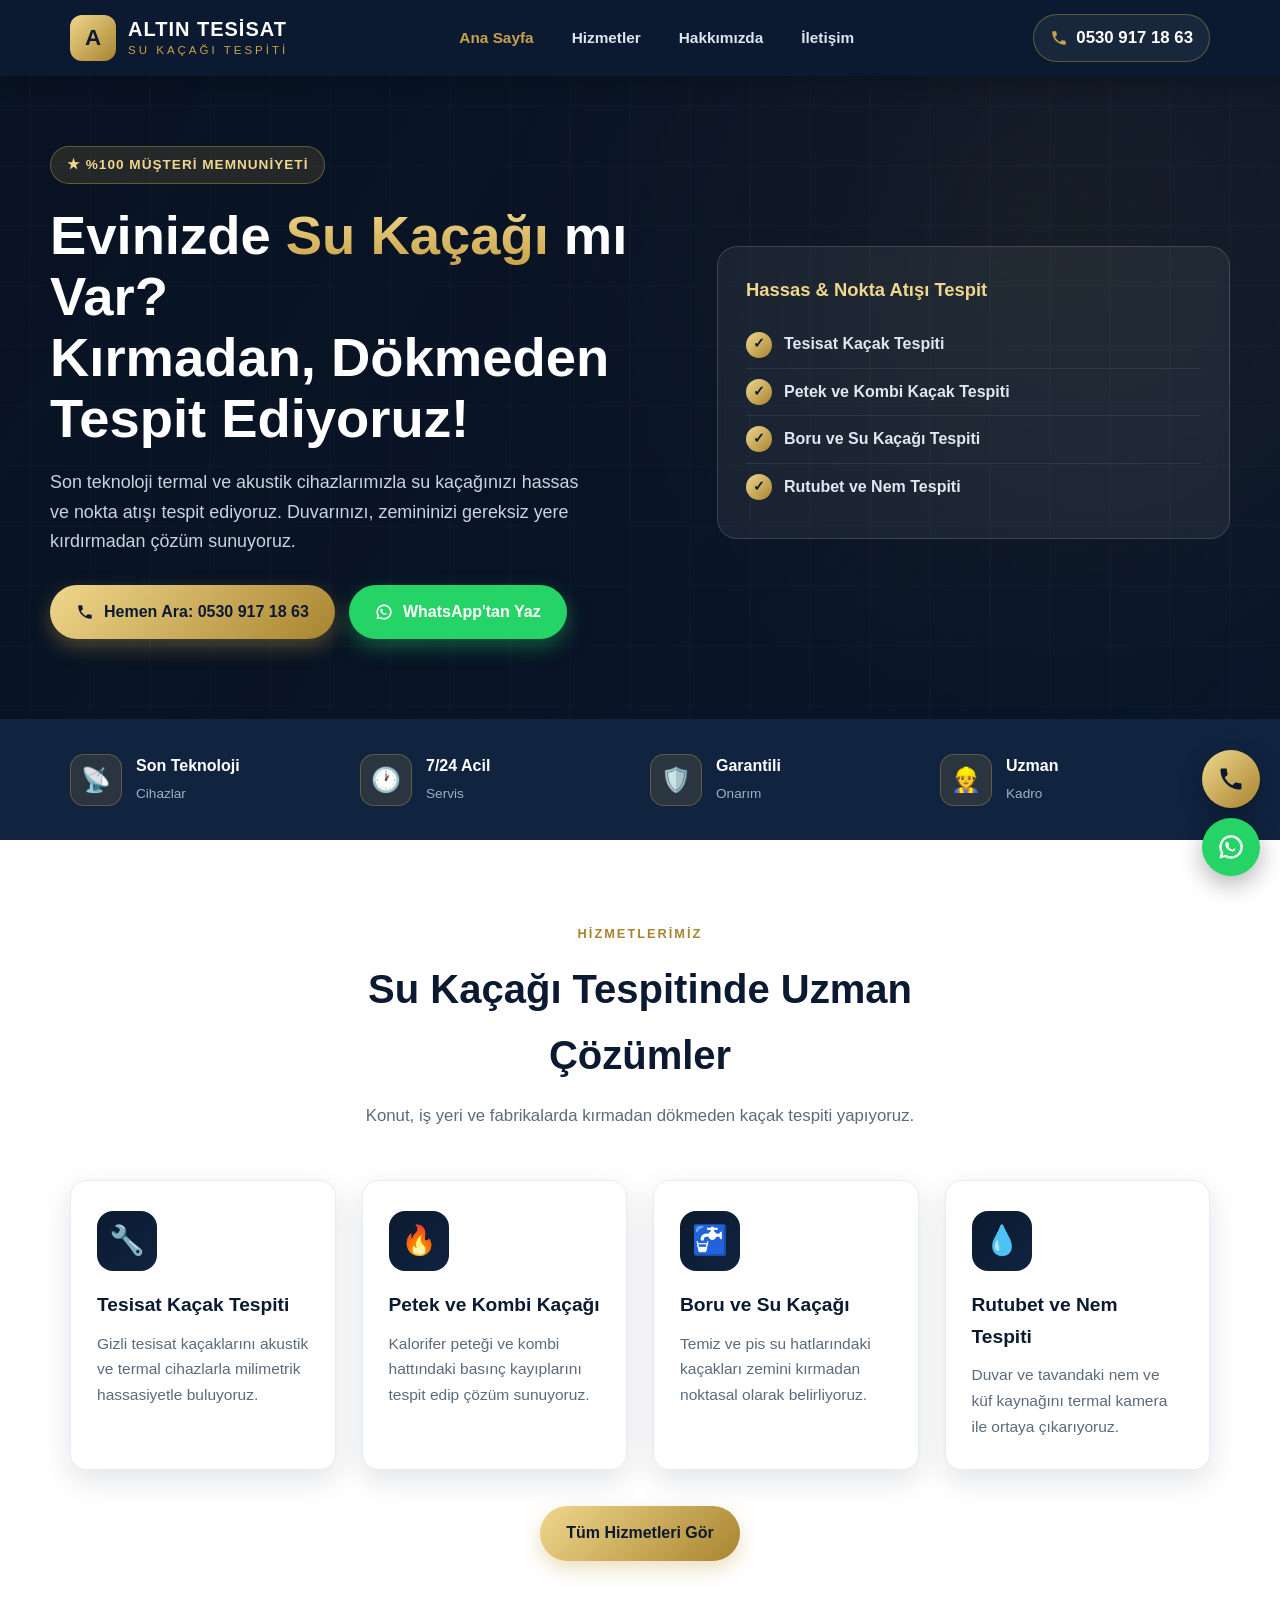
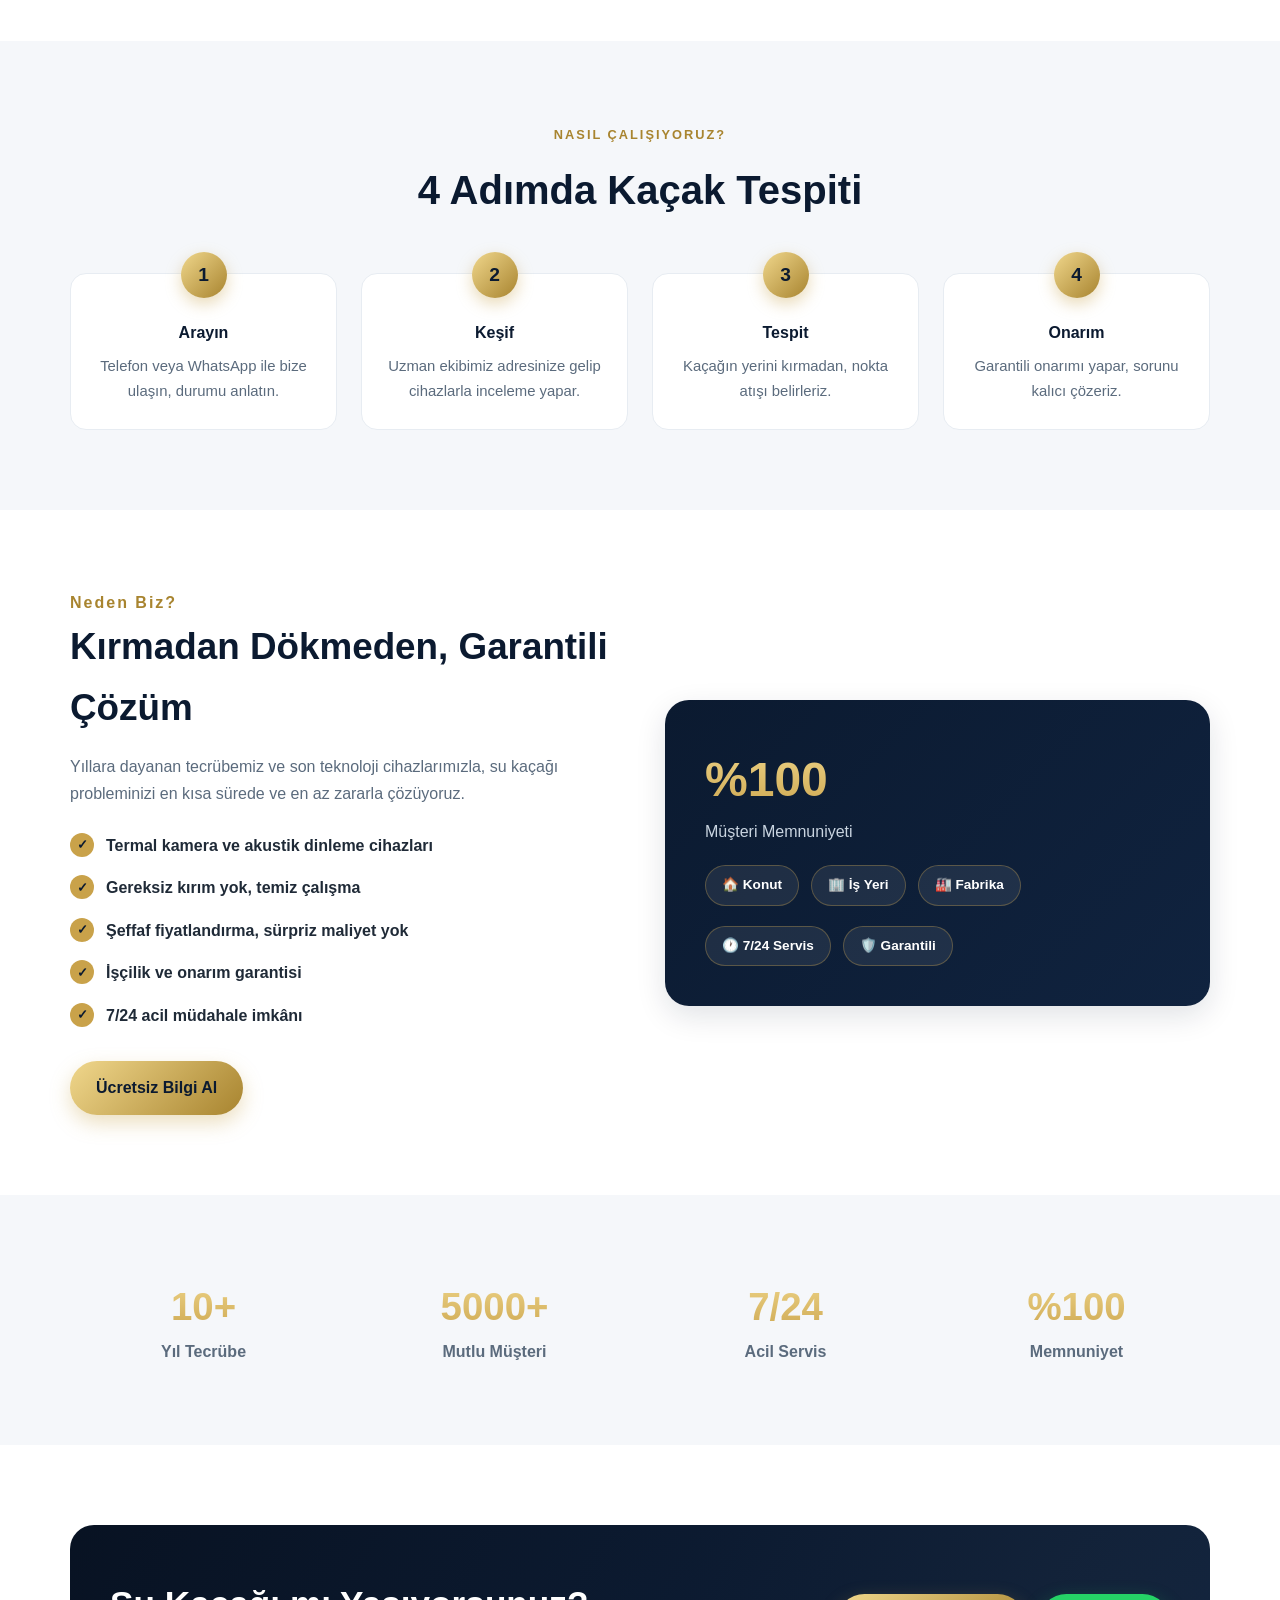
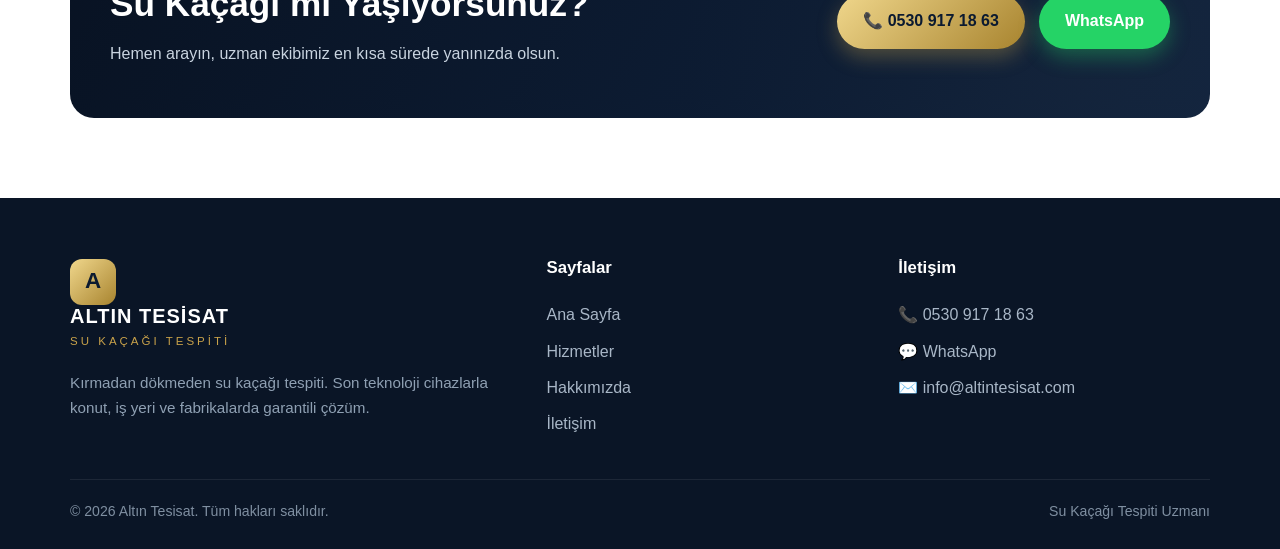
==== index.html @ c6179994 "Telefon numarasi guncellendi: 0530 917 18 63" ====
<!DOCTYPE html>
<html lang="tr">
<head>
  <meta charset="UTF-8" />
  <meta name="viewport" content="width=device-width, initial-scale=1.0" />
  <title>Altın Tesisat | Su Kaçağı Tespiti Uzmanı</title>
  <meta name="description" content="Kırmadan dökmeden su kaçağı tespiti. Son teknoloji cihazlarla tesisat, petek, kombi, boru kaçağı ve rutubet tespiti. 7/24 acil servis. Altın Tesisat." />
  <link rel="stylesheet" href="css/style.css" />
</head>
<body>

  <!-- HEADER -->
  <header class="header">
    <div class="container nav">
      <a href="index.html" class="brand">
        <span class="brand-badge">A</span>
        <span class="brand-name"><b>ALTIN TESİSAT</b><span>SU KAÇAĞI TESPİTİ</span></span>
      </a>
      <nav>
        <ul class="nav-links">
          <li><a href="index.html" class="active">Ana Sayfa</a></li>
          <li><a href="hizmetler.html">Hizmetler</a></li>
          <li><a href="hakkimizda.html">Hakkımızda</a></li>
          <li><a href="iletisim.html">İletişim</a></li>
        </ul>
      </nav>
      <div class="nav-cta">
        <a href="tel:+905309171863" class="nav-phone">
          <svg width="18" height="18" viewBox="0 0 24 24"><path d="M6.6 10.8c1.4 2.8 3.8 5.1 6.6 6.6l2.2-2.2c.3-.3.7-.4 1-.2 1.1.4 2.3.6 3.6.6.6 0 1 .4 1 1V20c0 .6-.4 1-1 1C10.6 21 3 13.4 3 4c0-.6.4-1 1-1h3.5c.6 0 1 .4 1 1 0 1.2.2 2.4.6 3.6.1.4 0 .8-.2 1l-2.3 2.2z"/></svg>
          0530 917 18 63
        </a>
      </div>
      <button class="burger" aria-label="Menü"><span></span><span></span><span></span></button>
    </div>
  </header>

  <!-- HERO -->
  <section class="hero">
    <div class="container hero-inner">
      <div>
        <span class="tagline">★ %100 MÜŞTERİ MEMNUNİYETİ</span>
        <h1>Evinizde <span class="gold-text">Su Kaçağı</span> mı Var?<br>Kırmadan, Dökmeden Tespit Ediyoruz!</h1>
        <p class="lead">Son teknoloji termal ve akustik cihazlarımızla su kaçağınızı hassas ve nokta atışı tespit ediyoruz. Duvarınızı, zemininizi gereksiz yere kırdırmadan çözüm sunuyoruz.</p>
        <div class="hero-actions">
          <a href="tel:+905309171863" class="btn btn-gold">
            <svg width="18" height="18" viewBox="0 0 24 24" fill="currentColor"><path d="M6.6 10.8c1.4 2.8 3.8 5.1 6.6 6.6l2.2-2.2c.3-.3.7-.4 1-.2 1.1.4 2.3.6 3.6.6.6 0 1 .4 1 1V20c0 .6-.4 1-1 1C10.6 21 3 13.4 3 4c0-.6.4-1 1-1h3.5c.6 0 1 .4 1 1 0 1.2.2 2.4.6 3.6.1.4 0 .8-.2 1l-2.3 2.2z"/></svg>
            Hemen Ara: 0530 917 18 63
          </a>
          <a href="https://wa.me/905309171863?text=Merhaba%2C%20su%20ka%C3%A7a%C4%9F%C4%B1%20tespiti%20i%C3%A7in%20bilgi%20almak%20istiyorum." target="_blank" rel="noopener" class="btn btn-wa">
            <svg width="18" height="18" viewBox="0 0 24 24" fill="currentColor"><path d="M12 2a10 10 0 0 0-8.7 15l-1.3 4.8 4.9-1.3A10 10 0 1 0 12 2zm0 18a8 8 0 0 1-4.1-1.1l-.3-.2-2.9.8.8-2.8-.2-.3A8 8 0 1 1 12 20zm4.6-6c-.2-.1-1.5-.7-1.7-.8-.2-.1-.4-.1-.6.1-.2.2-.6.8-.8 1-.1.1-.3.2-.5.1a6.6 6.6 0 0 1-3.2-2.8c-.2-.4.2-.4.6-1.2.1-.1 0-.3 0-.4l-.8-1.9c-.2-.5-.4-.4-.6-.4h-.5c-.2 0-.5.1-.7.3-.7.7-.9 1.7-.6 2.8.5 1.7 1.6 3 3.2 4 .5.3 1.6.9 2.9 1 .5 0 1-.1 1.4-.4.4-.3.8-.9.9-1.3.1-.2.1-.4 0-.5z"/></svg>
            WhatsApp'tan Yaz
          </a>
        </div>
      </div>
      <div class="hero-card">
        <h3>Hassas &amp; Nokta Atışı Tespit</h3>
        <ul>
          <li>Tesisat Kaçak Tespiti</li>
          <li>Petek ve Kombi Kaçak Tespiti</li>
          <li>Boru ve Su Kaçağı Tespiti</li>
          <li>Rutubet ve Nem Tespiti</li>
        </ul>
      </div>
    </div>
  </section>

  <!-- FEATURE BAR -->
  <section class="features">
    <div class="container features-grid">
      <div class="feature"><div class="ico">📡</div><div><b>Son Teknoloji</b><span>Cihazlar</span></div></div>
      <div class="feature"><div class="ico">🕐</div><div><b>7/24 Acil</b><span>Servis</span></div></div>
      <div class="feature"><div class="ico">🛡️</div><div><b>Garantili</b><span>Onarım</span></div></div>
      <div class="feature"><div class="ico">👷</div><div><b>Uzman</b><span>Kadro</span></div></div>
    </div>
  </section>

  <!-- SERVICES -->
  <section class="section" id="hizmetler">
    <div class="container">
      <div class="section-head">
        <span class="eyebrow">Hizmetlerimiz</span>
        <h2>Su Kaçağı Tespitinde Uzman Çözümler</h2>
        <p>Konut, iş yeri ve fabrikalarda kırmadan dökmeden kaçak tespiti yapıyoruz.</p>
      </div>
      <div class="cards">
        <div class="card">
          <div class="ico">🔧</div>
          <h3>Tesisat Kaçak Tespiti</h3>
          <p>Gizli tesisat kaçaklarını akustik ve termal cihazlarla milimetrik hassasiyetle buluyoruz.</p>
        </div>
        <div class="card">
          <div class="ico">🔥</div>
          <h3>Petek ve Kombi Kaçağı</h3>
          <p>Kalorifer peteği ve kombi hattındaki basınç kayıplarını tespit edip çözüm sunuyoruz.</p>
        </div>
        <div class="card">
          <div class="ico">🚰</div>
          <h3>Boru ve Su Kaçağı</h3>
          <p>Temiz ve pis su hatlarındaki kaçakları zemini kırmadan noktasal olarak belirliyoruz.</p>
        </div>
        <div class="card">
          <div class="ico">💧</div>
          <h3>Rutubet ve Nem Tespiti</h3>
          <p>Duvar ve tavandaki nem ve küf kaynağını termal kamera ile ortaya çıkarıyoruz.</p>
        </div>
      </div>
      <div style="text-align:center; margin-top:36px;">
        <a href="hizmetler.html" class="btn btn-gold">Tüm Hizmetleri Gör</a>
      </div>
    </div>
  </section>

  <!-- STEPS -->
  <section class="section alt">
    <div class="container">
      <div class="section-head">
        <span class="eyebrow">Nasıl Çalışıyoruz?</span>
        <h2>4 Adımda Kaçak Tespiti</h2>
      </div>
      <div class="steps">
        <div class="step"><h4>Arayın</h4><p>Telefon veya WhatsApp ile bize ulaşın, durumu anlatın.</p></div>
        <div class="step"><h4>Keşif</h4><p>Uzman ekibimiz adresinize gelip cihazlarla inceleme yapar.</p></div>
        <div class="step"><h4>Tespit</h4><p>Kaçağın yerini kırmadan, nokta atışı belirleriz.</p></div>
        <div class="step"><h4>Onarım</h4><p>Garantili onarımı yapar, sorunu kalıcı çözeriz.</p></div>
      </div>
    </div>
  </section>

  <!-- WHY US -->
  <section class="section">
    <div class="container two-col">
      <div>
        <span class="eyebrow" style="color:var(--gold-dark);font-weight:800;letter-spacing:2px;">Neden Biz?</span>
        <h2>Kırmadan Dökmeden, Garantili Çözüm</h2>
        <p>Yıllara dayanan tecrübemiz ve son teknoloji cihazlarımızla, su kaçağı probleminizi en kısa sürede ve en az zararla çözüyoruz.</p>
        <ul class="checklist">
          <li>Termal kamera ve akustik dinleme cihazları</li>
          <li>Gereksiz kırım yok, temiz çalışma</li>
          <li>Şeffaf fiyatlandırma, sürpriz maliyet yok</li>
          <li>İşçilik ve onarım garantisi</li>
          <li>7/24 acil müdahale imkânı</li>
        </ul>
        <div style="margin-top:24px;">
          <a href="tel:+905309171863" class="btn btn-gold">Ücretsiz Bilgi Al</a>
        </div>
      </div>
      <div class="media-box">
        <div class="big gold-text">%100</div>
        <p style="color:#c9d4e0;">Müşteri Memnuniyeti</p>
        <div class="badge-row">
          <span class="badge">🏠 Konut</span>
          <span class="badge">🏢 İş Yeri</span>
          <span class="badge">🏭 Fabrika</span>
        </div>
        <div class="badge-row">
          <span class="badge">🕐 7/24 Servis</span>
          <span class="badge">🛡️ Garantili</span>
        </div>
      </div>
    </div>
  </section>

  <!-- STATS -->
  <section class="section alt">
    <div class="container stats">
      <div class="stat"><b class="gold-text">10+</b><span>Yıl Tecrübe</span></div>
      <div class="stat"><b class="gold-text">5000+</b><span>Mutlu Müşteri</span></div>
      <div class="stat"><b class="gold-text">7/24</b><span>Acil Servis</span></div>
      <div class="stat"><b class="gold-text">%100</b><span>Memnuniyet</span></div>
    </div>
  </section>

  <!-- CTA -->
  <section class="section">
    <div class="container">
      <div class="cta-band">
        <div>
          <h2>Su Kaçağı mı Yaşıyorsunuz?</h2>
          <p>Hemen arayın, uzman ekibimiz en kısa sürede yanınızda olsun.</p>
        </div>
        <div class="actions">
          <a href="tel:+905309171863" class="btn btn-gold">📞 0530 917 18 63</a>
          <a href="https://wa.me/905309171863" target="_blank" rel="noopener" class="btn btn-wa">WhatsApp</a>
        </div>
      </div>
    </div>
  </section>

  <!-- FOOTER -->
  <footer class="footer">
    <div class="container">
      <div class="footer-grid">
        <div>
          <a href="index.html" class="brand">
            <span class="brand-badge">A</span>
            <span class="brand-name"><b>ALTIN TESİSAT</b><span>SU KAÇAĞI TESPİTİ</span></span>
          </a>
          <p class="desc">Kırmadan dökmeden su kaçağı tespiti. Son teknoloji cihazlarla konut, iş yeri ve fabrikalarda garantili çözüm.</p>
        </div>
        <div>
          <h4>Sayfalar</h4>
          <a href="index.html">Ana Sayfa</a>
          <a href="hizmetler.html">Hizmetler</a>
          <a href="hakkimizda.html">Hakkımızda</a>
          <a href="iletisim.html">İletişim</a>
        </div>
        <div>
          <h4>İletişim</h4>
          <a href="tel:+905309171863">📞 0530 917 18 63</a>
          <a href="https://wa.me/905309171863" target="_blank" rel="noopener">💬 WhatsApp</a>
          <a href="mailto:info@altintesisat.com">✉️ info@altintesisat.com</a>
        </div>
      </div>
      <div class="footer-bottom">
        <span>© 2026 Altın Tesisat. Tüm hakları saklıdır.</span>
        <span>Su Kaçağı Tespiti Uzmanı</span>
      </div>
    </div>
  </footer>

  <!-- FLOATING BUTTONS -->
  <div class="fab fab-call"><a href="tel:+905309171863" aria-label="Ara"><svg viewBox="0 0 24 24" fill="currentColor"><path d="M6.6 10.8c1.4 2.8 3.8 5.1 6.6 6.6l2.2-2.2c.3-.3.7-.4 1-.2 1.1.4 2.3.6 3.6.6.6 0 1 .4 1 1V20c0 .6-.4 1-1 1C10.6 21 3 13.4 3 4c0-.6.4-1 1-1h3.5c.6 0 1 .4 1 1 0 1.2.2 2.4.6 3.6.1.4 0 .8-.2 1l-2.3 2.2z"/></svg></a></div>
  <div class="fab fab-wa"><a href="https://wa.me/905309171863" target="_blank" rel="noopener" class="pulse" aria-label="WhatsApp"><svg viewBox="0 0 24 24" fill="currentColor"><path d="M12 2a10 10 0 0 0-8.7 15l-1.3 4.8 4.9-1.3A10 10 0 1 0 12 2zm0 18a8 8 0 0 1-4.1-1.1l-.3-.2-2.9.8.8-2.8-.2-.3A8 8 0 1 1 12 20zm4.6-6c-.2-.1-1.5-.7-1.7-.8-.2-.1-.4-.1-.6.1-.2.2-.6.8-.8 1-.1.1-.3.2-.5.1a6.6 6.6 0 0 1-3.2-2.8c-.2-.4.2-.4.6-1.2.1-.1 0-.3 0-.4l-.8-1.9c-.2-.5-.4-.4-.6-.4h-.5c-.2 0-.5.1-.7.3-.7.7-.9 1.7-.6 2.8.5 1.7 1.6 3 3.2 4 .5.3 1.6.9 2.9 1 .5 0 1-.1 1.4-.4.4-.3.8-.9.9-1.3.1-.2.1-.4 0-.5z"/></svg></a></div>

  <script src="js/main.js"></script>
</body>
</html>
---- css/style.css ----
/* ===== Altın Tesisat - Ortak Stiller ===== */
:root {
  --navy: #0b1a30;
  --navy-2: #10233f;
  --navy-3: #0a1526;
  --gold: #c9a24a;
  --gold-light: #f0d78c;
  --gold-dark: #a8842f;
  --text: #1f2a37;
  --muted: #5b6b7d;
  --white: #ffffff;
  --bg-soft: #f5f7fa;
  --wa: #25d366;
  --shadow: 0 10px 30px rgba(11, 26, 48, 0.12);
  --radius: 16px;
  --maxw: 1180px;
}

* { margin: 0; padding: 0; box-sizing: border-box; }

html { scroll-behavior: smooth; }

body {
  font-family: "Segoe UI", "Helvetica Neue", Arial, sans-serif;
  color: var(--text);
  line-height: 1.65;
  background: var(--white);
  -webkit-font-smoothing: antialiased;
}

a { text-decoration: none; color: inherit; }
img { max-width: 100%; display: block; }

.container {
  width: 100%;
  max-width: var(--maxw);
  margin: 0 auto;
  padding: 0 20px;
}

.gold-text {
  background: linear-gradient(180deg, var(--gold-light), var(--gold));
  -webkit-background-clip: text;
  background-clip: text;
  -webkit-text-fill-color: transparent;
}

/* ===== Butonlar ===== */
.btn {
  display: inline-flex;
  align-items: center;
  gap: 10px;
  padding: 14px 26px;
  border-radius: 50px;
  font-weight: 700;
  font-size: 1rem;
  cursor: pointer;
  border: none;
  transition: transform .18s ease, box-shadow .18s ease, background .18s ease;
}
.btn:hover { transform: translateY(-2px); }

.btn-gold {
  background: linear-gradient(135deg, var(--gold-light), var(--gold-dark));
  color: var(--navy);
  box-shadow: 0 8px 20px rgba(201, 162, 74, .35);
}
.btn-wa {
  background: var(--wa);
  color: #fff;
  box-shadow: 0 8px 20px rgba(37, 211, 102, .35);
}
.btn-outline {
  background: transparent;
  color: #fff;
  border: 2px solid rgba(255,255,255,.55);
}
.btn-outline:hover { background: rgba(255,255,255,.12); }

/* ===== Header / Navbar ===== */
.header {
  position: sticky;
  top: 0;
  z-index: 100;
  background: var(--navy);
  box-shadow: 0 4px 20px rgba(0,0,0,.25);
}
.nav {
  display: flex;
  align-items: center;
  justify-content: space-between;
  height: 76px;
}
.brand { display: flex; align-items: center; gap: 12px; }
.brand-badge {
  width: 46px; height: 46px;
  border-radius: 12px;
  display: grid; place-items: center;
  background: linear-gradient(135deg, var(--gold-light), var(--gold-dark));
  color: var(--navy);
  font-weight: 900;
  font-size: 1.4rem;
}
.brand-name { color: #fff; line-height: 1.1; }
.brand-name b { font-size: 1.25rem; letter-spacing: 1px; display: block; }
.brand-name span { font-size: .72rem; letter-spacing: 3px; color: var(--gold); }

.nav-links {
  display: flex;
  align-items: center;
  gap: 6px;
  list-style: none;
}
.nav-links a {
  color: #dce4ee;
  padding: 10px 16px;
  border-radius: 10px;
  font-weight: 600;
  font-size: .96rem;
  transition: background .15s, color .15s;
}
.nav-links a:hover { background: rgba(255,255,255,.08); color: #fff; }
.nav-links a.active { color: var(--gold); }
.nav-cta { margin-left: 8px; }
.nav-phone {
  display: flex; align-items: center; gap: 8px;
  color: #fff; font-weight: 800; font-size: 1.05rem;
  background: rgba(255,255,255,.06);
  padding: 9px 16px; border-radius: 50px;
  border: 1px solid rgba(201,162,74,.4);
}
.nav-phone svg { fill: var(--gold); }

.burger {
  display: none;
  flex-direction: column;
  gap: 5px;
  background: none; border: none; cursor: pointer;
  padding: 8px;
}
.burger span {
  width: 26px; height: 3px; border-radius: 3px;
  background: var(--gold);
  transition: .3s;
}

/* ===== Hero ===== */
.hero {
  position: relative;
  background:
    linear-gradient(120deg, rgba(8,18,34,.94) 0%, rgba(8,18,34,.78) 55%, rgba(8,18,34,.55) 100%),
    radial-gradient(circle at 80% 20%, rgba(201,162,74,.25), transparent 45%),
    var(--navy);
  color: #fff;
  overflow: hidden;
}
.hero::after {
  content: "";
  position: absolute; inset: 0;
  background: url("data:image/svg+xml,%3Csvg xmlns='http://www.w3.org/2000/svg' width='60' height='60'%3E%3Cpath d='M0 0h60v60H0z' fill='none'/%3E%3Cpath d='M30 0v60M0 30h60' stroke='%23ffffff' stroke-opacity='.03' stroke-width='1'/%3E%3C/svg%3E");
  pointer-events: none;
}
.hero-inner {
  position: relative;
  display: grid;
  grid-template-columns: 1.1fr .9fr;
  gap: 40px;
  align-items: center;
  padding: 70px 0 80px;
}
.hero h1 {
  font-size: clamp(2rem, 4.5vw, 3.4rem);
  line-height: 1.12;
  font-weight: 900;
  margin-bottom: 18px;
}
.hero .tagline {
  display: inline-block;
  background: rgba(201,162,74,.15);
  border: 1px solid rgba(201,162,74,.4);
  color: var(--gold-light);
  padding: 7px 16px; border-radius: 50px;
  font-weight: 700; font-size: .85rem; letter-spacing: 1px;
  margin-bottom: 22px;
}
.hero p.lead { font-size: 1.12rem; color: #c9d4e0; margin-bottom: 28px; max-width: 540px; }
.hero-actions { display: flex; flex-wrap: wrap; gap: 14px; }

.hero-card {
  background: rgba(255,255,255,.06);
  border: 1px solid rgba(255,255,255,.14);
  border-radius: 20px;
  padding: 28px;
  backdrop-filter: blur(6px);
}
.hero-card h3 { color: var(--gold-light); margin-bottom: 16px; font-size: 1.15rem; }
.hero-card ul { list-style: none; }
.hero-card li {
  display: flex; align-items: center; gap: 12px;
  padding: 10px 0;
  border-bottom: 1px solid rgba(255,255,255,.08);
  color: #dfe7f0; font-weight: 600;
}
.hero-card li:last-child { border-bottom: none; }
.hero-card li::before {
  content: "✓";
  width: 26px; height: 26px; flex: 0 0 26px;
  display: grid; place-items: center;
  background: linear-gradient(135deg, var(--gold-light), var(--gold-dark));
  color: var(--navy); border-radius: 50%;
  font-weight: 900; font-size: .85rem;
}

/* ===== Feature bar ===== */
.features {
  background: var(--navy-2);
  padding: 34px 0;
}
.features-grid {
  display: grid;
  grid-template-columns: repeat(4, 1fr);
  gap: 20px;
}
.feature {
  display: flex; align-items: center; gap: 14px;
  color: #fff;
}
.feature .ico {
  width: 52px; height: 52px; flex: 0 0 52px;
  border-radius: 14px;
  display: grid; place-items: center;
  background: rgba(201,162,74,.14);
  border: 1px solid rgba(201,162,74,.35);
  font-size: 1.5rem;
}
.feature b { display: block; font-size: 1rem; }
.feature span { font-size: .85rem; color: #9fb0c3; }

/* ===== Section base ===== */
.section { padding: 80px 0; }
.section.alt { background: var(--bg-soft); }
.section-head { text-align: center; max-width: 700px; margin: 0 auto 50px; }
.section-head .eyebrow {
  color: var(--gold-dark); font-weight: 800; letter-spacing: 2px;
  text-transform: uppercase; font-size: .8rem;
}
.section-head h2 {
  font-size: clamp(1.7rem, 3.5vw, 2.5rem);
  color: var(--navy); margin: 10px 0 14px; font-weight: 900;
}
.section-head p { color: var(--muted); font-size: 1.05rem; }

/* ===== Service cards ===== */
.cards {
  display: grid;
  grid-template-columns: repeat(auto-fit, minmax(260px, 1fr));
  gap: 26px;
}
.card {
  background: #fff;
  border: 1px solid #e7ecf2;
  border-radius: var(--radius);
  padding: 30px 26px;
  box-shadow: var(--shadow);
  transition: transform .2s, box-shadow .2s, border-color .2s;
}
.card:hover {
  transform: translateY(-6px);
  box-shadow: 0 18px 40px rgba(11,26,48,.16);
  border-color: var(--gold);
}
.card .ico {
  width: 60px; height: 60px;
  border-radius: 16px;
  display: grid; place-items: center;
  font-size: 1.8rem;
  background: linear-gradient(135deg, var(--navy), var(--navy-2));
  color: var(--gold-light);
  margin-bottom: 18px;
}
.card h3 { color: var(--navy); font-size: 1.2rem; margin-bottom: 10px; }
.card p { color: var(--muted); font-size: .97rem; }

/* ===== Steps ===== */
.steps {
  display: grid;
  grid-template-columns: repeat(auto-fit, minmax(230px, 1fr));
  gap: 24px;
  counter-reset: step;
}
.step {
  position: relative;
  background: #fff; border: 1px solid #e7ecf2;
  border-radius: var(--radius); padding: 34px 24px 26px;
  text-align: center;
}
.step::before {
  counter-increment: step;
  content: counter(step);
  position: absolute; top: -22px; left: 50%; transform: translateX(-50%);
  width: 46px; height: 46px;
  display: grid; place-items: center;
  border-radius: 50%;
  background: linear-gradient(135deg, var(--gold-light), var(--gold-dark));
  color: var(--navy); font-weight: 900; font-size: 1.2rem;
  box-shadow: 0 6px 16px rgba(201,162,74,.4);
}
.step h4 { color: var(--navy); margin: 12px 0 8px; }
.step p { color: var(--muted); font-size: .93rem; }

/* ===== CTA band ===== */
.cta-band {
  background:
    linear-gradient(120deg, rgba(8,18,34,.96), rgba(16,35,63,.9)),
    radial-gradient(circle at 90% 50%, rgba(201,162,74,.3), transparent 40%),
    var(--navy);
  color: #fff;
  border-radius: 24px;
  padding: 50px 40px;
  display: flex; align-items: center; justify-content: space-between;
  gap: 30px; flex-wrap: wrap;
}
.cta-band h2 { font-size: clamp(1.5rem, 3vw, 2.2rem); font-weight: 900; }
.cta-band p { color: #c9d4e0; margin-top: 8px; }
.cta-band .actions { display: flex; gap: 14px; flex-wrap: wrap; }

/* ===== Stats ===== */
.stats {
  display: grid; grid-template-columns: repeat(4, 1fr); gap: 24px;
  text-align: center;
}
.stat b { font-size: 2.4rem; font-weight: 900; color: var(--navy); display: block; }
.stat .gold-text { -webkit-text-fill-color: transparent; }
.stat span { color: var(--muted); font-weight: 600; }

/* ===== Two column / about ===== */
.two-col {
  display: grid; grid-template-columns: 1fr 1fr; gap: 50px; align-items: center;
}
.two-col h2 { font-size: clamp(1.6rem, 3vw, 2.3rem); color: var(--navy); font-weight: 900; margin-bottom: 16px; }
.two-col p { color: var(--muted); margin-bottom: 14px; }
.checklist { list-style: none; margin-top: 18px; }
.checklist li {
  display: flex; align-items: flex-start; gap: 12px;
  padding: 8px 0; font-weight: 600; color: var(--text);
}
.checklist li::before {
  content: "✓"; flex: 0 0 24px;
  width: 24px; height: 24px; display: grid; place-items: center;
  background: var(--gold); color: var(--navy); border-radius: 50%;
  font-weight: 900; font-size: .8rem;
}
.media-box {
  background: linear-gradient(135deg, var(--navy), var(--navy-2));
  border-radius: 24px; padding: 40px; color: #fff;
  box-shadow: var(--shadow);
}
.media-box .big { font-size: 3rem; font-weight: 900; }
.media-box .badge-row { display: flex; gap: 12px; flex-wrap: wrap; margin-top: 20px; }
.media-box .badge {
  background: rgba(255,255,255,.08); border: 1px solid rgba(201,162,74,.35);
  padding: 8px 16px; border-radius: 50px; font-weight: 700; font-size: .85rem;
}

/* ===== Contact ===== */
.contact-grid { display: grid; grid-template-columns: 1fr 1fr; gap: 40px; }
.info-card {
  display: flex; gap: 16px; align-items: flex-start;
  background: #fff; border: 1px solid #e7ecf2; border-radius: var(--radius);
  padding: 22px; margin-bottom: 16px; box-shadow: var(--shadow);
}
.info-card .ico {
  width: 50px; height: 50px; flex: 0 0 50px; border-radius: 14px;
  display: grid; place-items: center; font-size: 1.4rem;
  background: linear-gradient(135deg, var(--navy), var(--navy-2)); color: var(--gold-light);
}
.info-card b { color: var(--navy); display: block; }
.info-card a, .info-card span { color: var(--muted); }
.info-card a:hover { color: var(--gold-dark); }

form.contact-form { background:#fff; border:1px solid #e7ecf2; border-radius: var(--radius); padding: 30px; box-shadow: var(--shadow); }
form.contact-form label { display:block; font-weight:700; color: var(--navy); margin-bottom:6px; font-size:.9rem; }
form.contact-form input, form.contact-form textarea {
  width:100%; padding:12px 14px; border:1px solid #d9e0e8; border-radius:10px;
  margin-bottom:16px; font-family:inherit; font-size:.97rem;
}
form.contact-form input:focus, form.contact-form textarea:focus { outline:2px solid var(--gold); border-color: var(--gold); }

/* ===== Page hero (subpages) ===== */
.page-hero {
  background:
    linear-gradient(120deg, rgba(8,18,34,.95), rgba(16,35,63,.85)),
    radial-gradient(circle at 85% 30%, rgba(201,162,74,.25), transparent 45%),
    var(--navy);
  color:#fff; padding: 64px 0; text-align:center;
}
.page-hero h1 { font-size: clamp(2rem, 4vw, 3rem); font-weight:900; }
.page-hero p { color:#c9d4e0; margin-top:12px; font-size:1.1rem; }
.breadcrumb { margin-top:16px; color: var(--gold-light); font-weight:600; font-size:.9rem; }
.breadcrumb a { opacity:.85; }
.breadcrumb a:hover { opacity:1; }

/* ===== Footer ===== */
.footer {
  background: var(--navy-3); color: #c2cddb; padding: 56px 0 26px;
}
.footer-grid { display:grid; grid-template-columns: 1.4fr 1fr 1fr; gap:40px; margin-bottom:36px; }
.footer h4 { color:#fff; margin-bottom:16px; font-size:1.05rem; }
.footer a { color:#a9b7c7; display:block; padding:5px 0; }
.footer a:hover { color: var(--gold); }
.footer .desc { color:#8fa0b3; font-size:.95rem; margin-top:12px; }
.footer-bottom {
  border-top:1px solid rgba(255,255,255,.08); padding-top:20px;
  display:flex; justify-content:space-between; gap:12px; flex-wrap:wrap;
  color:#7f8fa1; font-size:.88rem;
}

/* ===== Floating action buttons ===== */
.fab { position: fixed; right: 20px; z-index: 200; display:flex; align-items:center; }
.fab-wa { bottom: 24px; }
.fab-call { bottom: 92px; }
.fab a {
  display:flex; align-items:center; justify-content:center;
  width: 58px; height: 58px; border-radius: 50%;
  color:#fff; box-shadow: 0 8px 24px rgba(0,0,0,.3);
  transition: transform .18s;
}
.fab a:hover { transform: scale(1.08); }
.fab-wa a { background: var(--wa); }
.fab-call a { background: linear-gradient(135deg, var(--gold-light), var(--gold-dark)); color: var(--navy); }
.fab svg { width: 28px; height: 28px; }
.fab .pulse { animation: pulse 2s infinite; }
@keyframes pulse {
  0% { box-shadow: 0 0 0 0 rgba(37,211,102,.5); }
  70% { box-shadow: 0 0 0 16px rgba(37,211,102,0); }
  100% { box-shadow: 0 0 0 0 rgba(37,211,102,0); }
}

/* ===== Responsive ===== */
@media (max-width: 900px) {
  .hero-inner { grid-template-columns: 1fr; padding: 50px 0 60px; }
  .hero-card { order: 2; }
  .features-grid { grid-template-columns: repeat(2, 1fr); gap: 24px; }
  .two-col { grid-template-columns: 1fr; }
  .contact-grid { grid-template-columns: 1fr; }
  .stats { grid-template-columns: repeat(2, 1fr); }
  .footer-grid { grid-template-columns: 1fr; gap: 28px; }

  .burger { display: flex; }
  .nav-links {
    position: absolute; top: 76px; left: 0; right: 0;
    flex-direction: column; align-items: stretch;
    background: var(--navy); padding: 12px 20px 20px; gap: 4px;
    box-shadow: 0 20px 30px rgba(0,0,0,.3);
    transform: translateY(-140%);
    transition: transform .3s ease;
  }
  .nav-links.open { transform: translateY(0); }
  .nav-links a { padding: 14px 16px; }
  .nav-cta { display: none; }
}
@media (max-width: 520px) {
  .features-grid { grid-template-columns: 1fr; }
  .stats { grid-template-columns: 1fr 1fr; }
  .cta-band { padding: 36px 24px; }
}
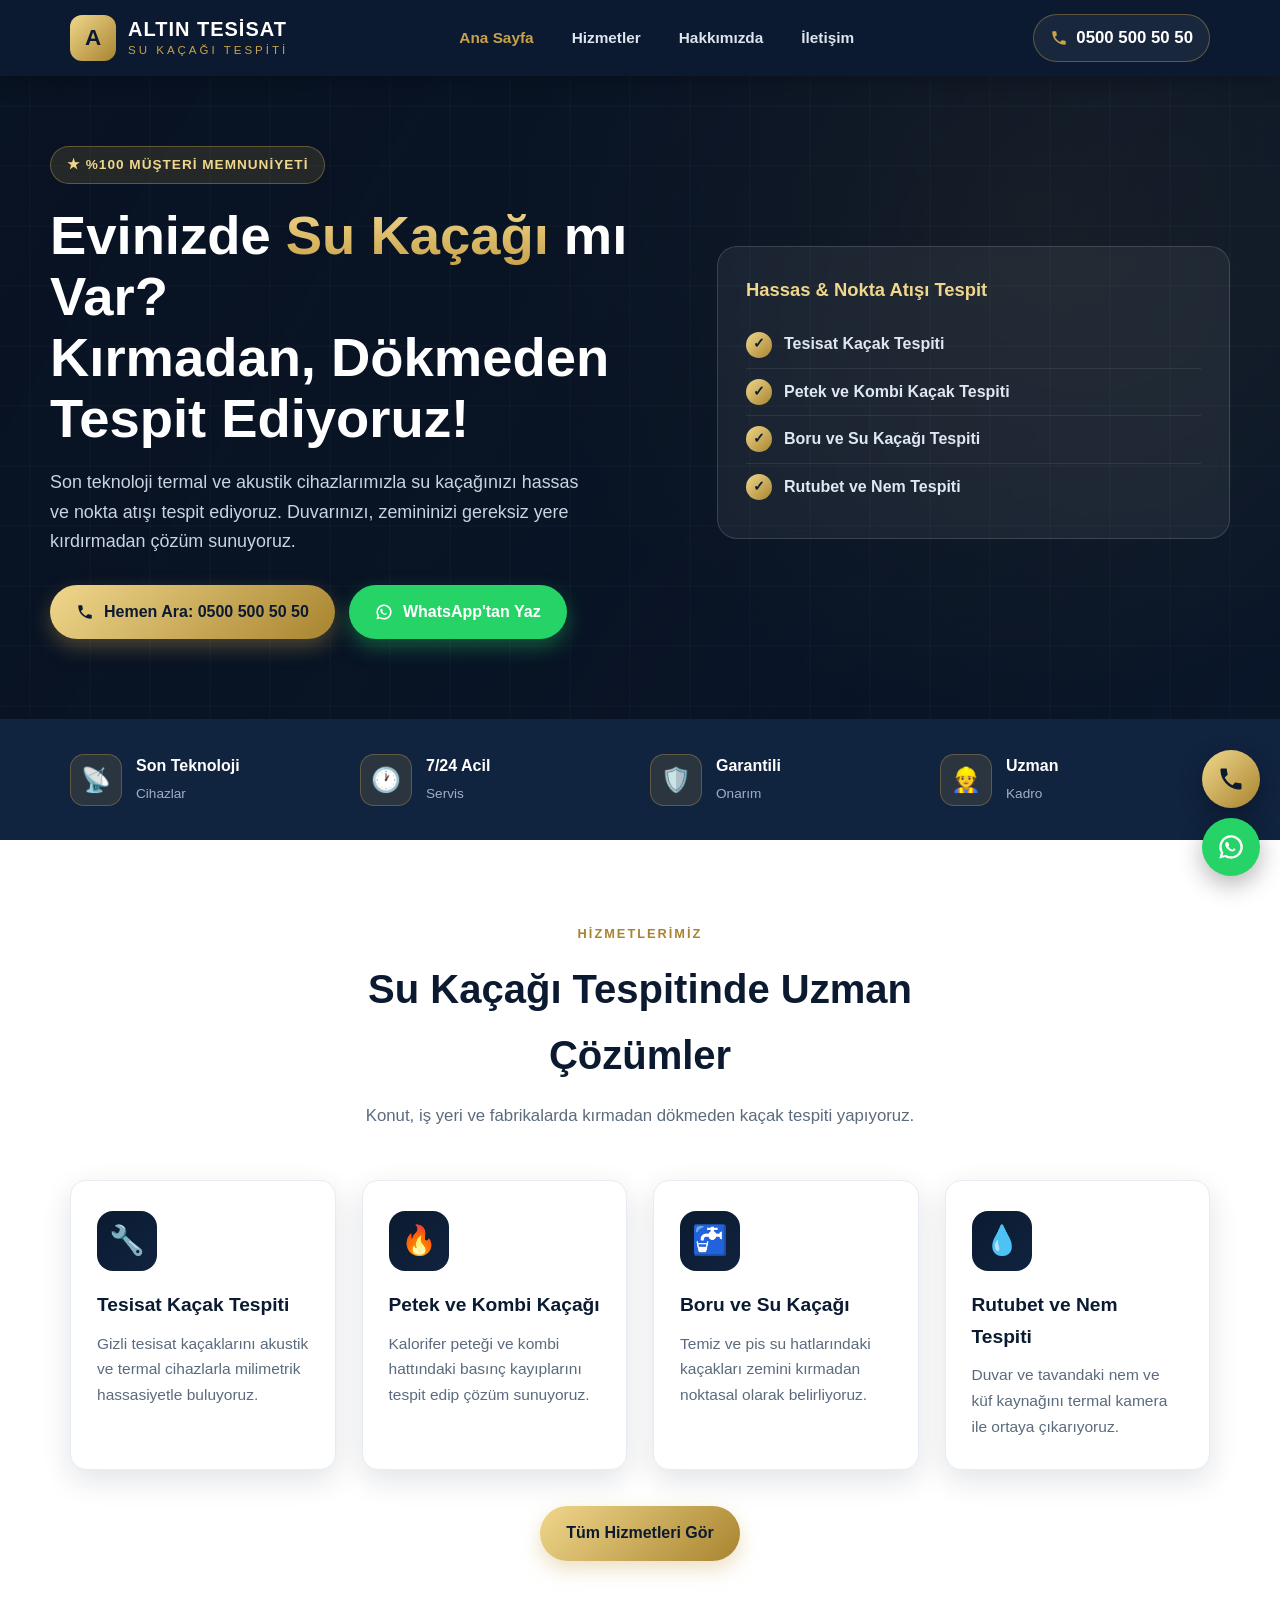
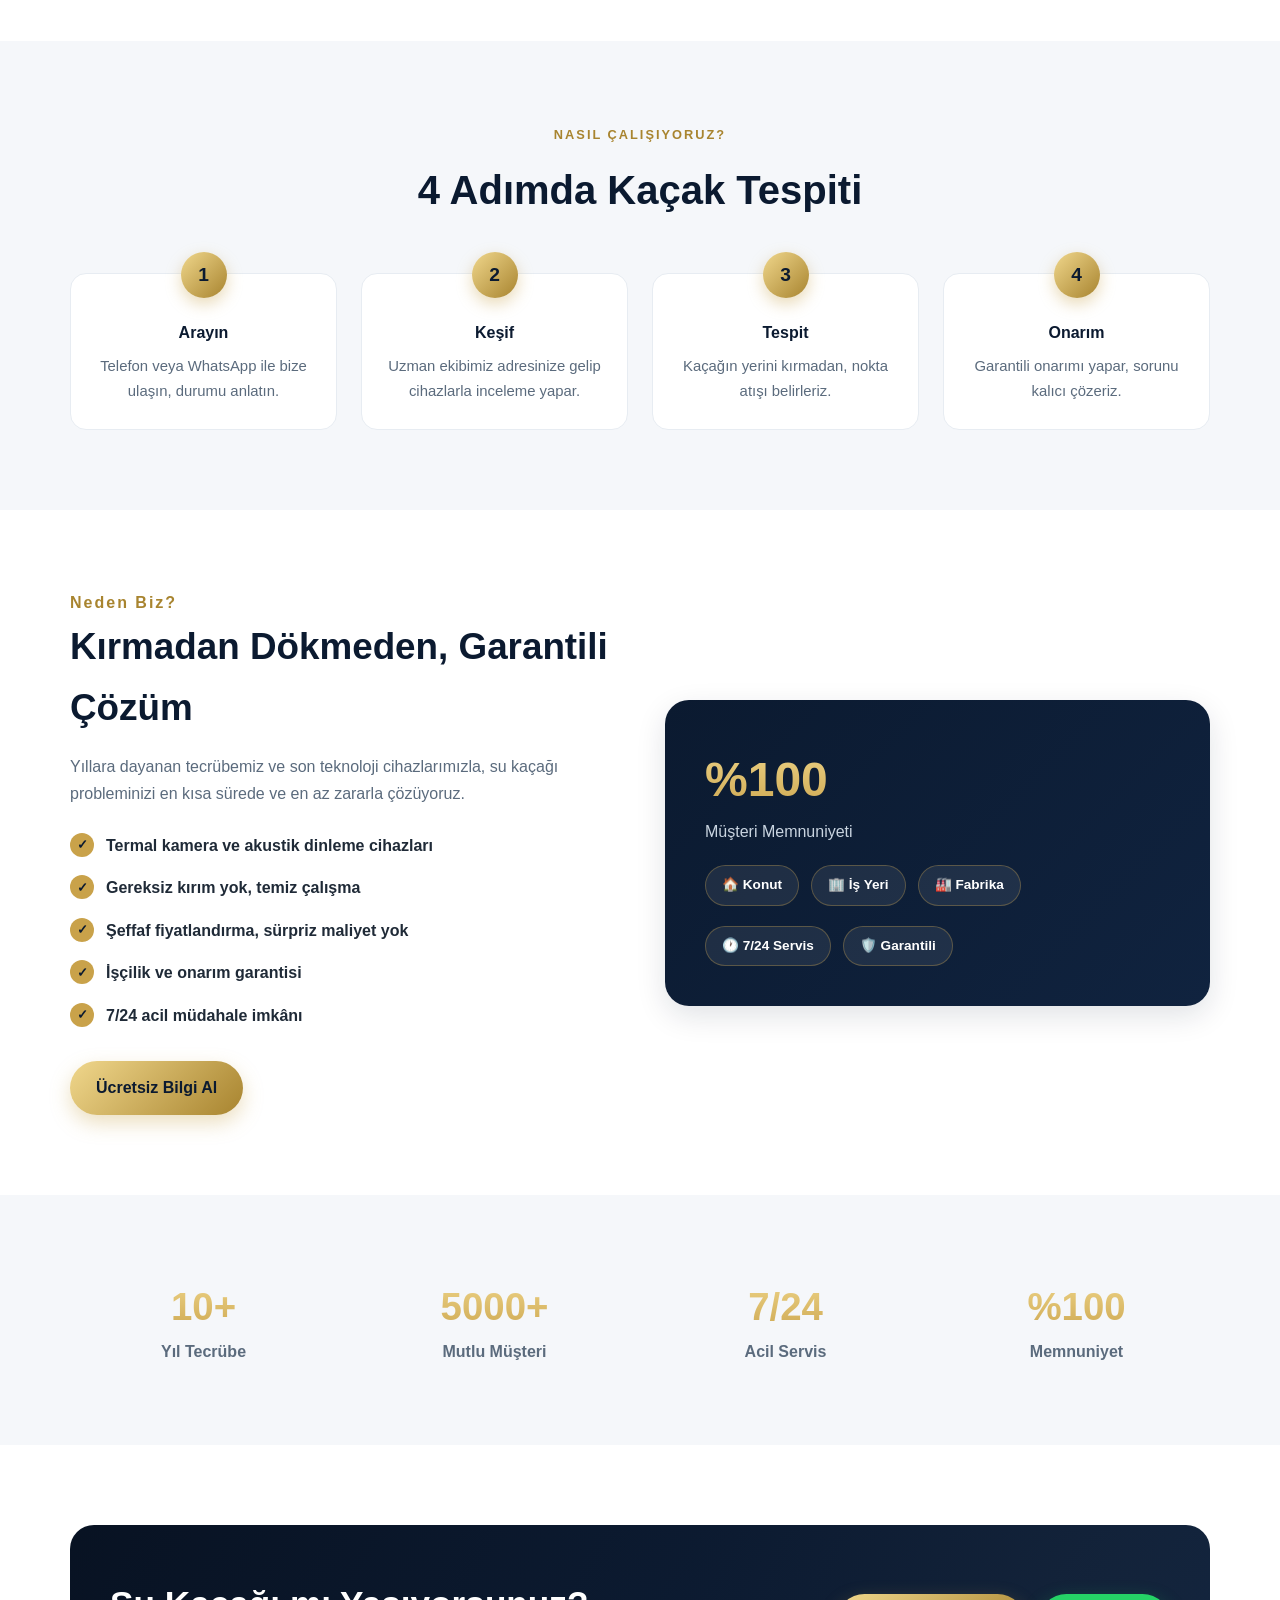
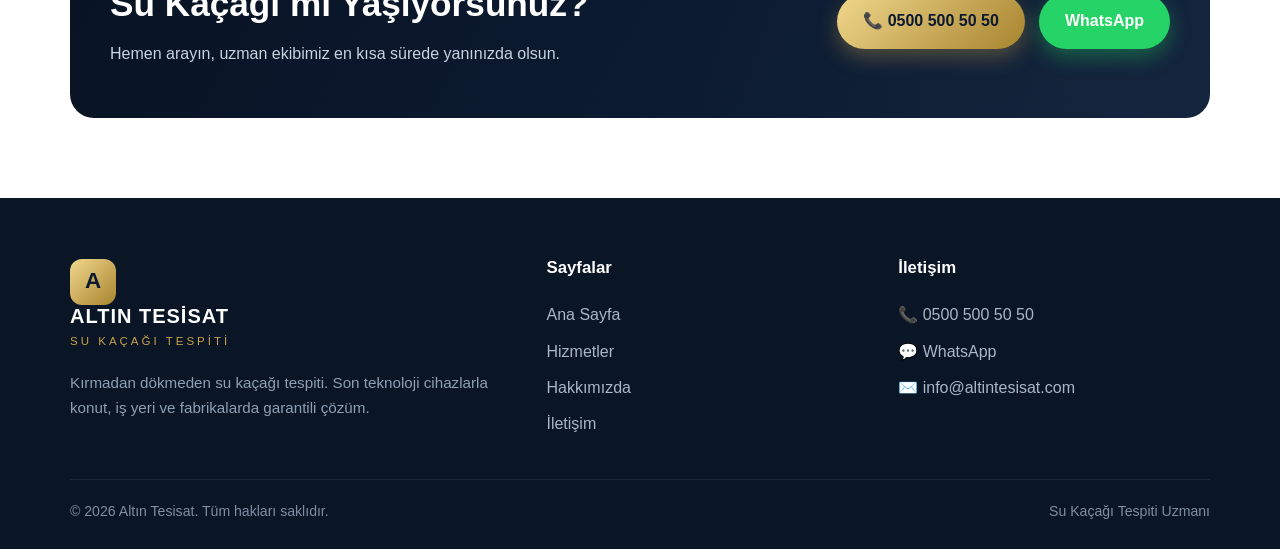
==== commit 99c3bdc2: "Telefon numarasi duzeltildi: 0500 500 50 50" ====
--- a/index.html
+++ b/index.html
@@ -25,9 +25,9 @@
         </ul>
       </nav>
       <div class="nav-cta">
-        <a href="tel:+905309171863" class="nav-phone">
+        <a href="tel:+905005005050" class="nav-phone">
           <svg width="18" height="18" viewBox="0 0 24 24"><path d="M6.6 10.8c1.4 2.8 3.8 5.1 6.6 6.6l2.2-2.2c.3-.3.7-.4 1-.2 1.1.4 2.3.6 3.6.6.6 0 1 .4 1 1V20c0 .6-.4 1-1 1C10.6 21 3 13.4 3 4c0-.6.4-1 1-1h3.5c.6 0 1 .4 1 1 0 1.2.2 2.4.6 3.6.1.4 0 .8-.2 1l-2.3 2.2z"/></svg>
-          0530 917 18 63
+          0500 500 50 50
         </a>
       </div>
       <button class="burger" aria-label="Menü"><span></span><span></span><span></span></button>
@@ -42,11 +42,11 @@
         <h1>Evinizde <span class="gold-text">Su Kaçağı</span> mı Var?<br>Kırmadan, Dökmeden Tespit Ediyoruz!</h1>
         <p class="lead">Son teknoloji termal ve akustik cihazlarımızla su kaçağınızı hassas ve nokta atışı tespit ediyoruz. Duvarınızı, zemininizi gereksiz yere kırdırmadan çözüm sunuyoruz.</p>
         <div class="hero-actions">
-          <a href="tel:+905309171863" class="btn btn-gold">
+          <a href="tel:+905005005050" class="btn btn-gold">
             <svg width="18" height="18" viewBox="0 0 24 24" fill="currentColor"><path d="M6.6 10.8c1.4 2.8 3.8 5.1 6.6 6.6l2.2-2.2c.3-.3.7-.4 1-.2 1.1.4 2.3.6 3.6.6.6 0 1 .4 1 1V20c0 .6-.4 1-1 1C10.6 21 3 13.4 3 4c0-.6.4-1 1-1h3.5c.6 0 1 .4 1 1 0 1.2.2 2.4.6 3.6.1.4 0 .8-.2 1l-2.3 2.2z"/></svg>
-            Hemen Ara: 0530 917 18 63
+            Hemen Ara: 0500 500 50 50
           </a>
-          <a href="https://wa.me/905309171863?text=Merhaba%2C%20su%20ka%C3%A7a%C4%9F%C4%B1%20tespiti%20i%C3%A7in%20bilgi%20almak%20istiyorum." target="_blank" rel="noopener" class="btn btn-wa">
+          <a href="https://wa.me/905005005050?text=Merhaba%2C%20su%20ka%C3%A7a%C4%9F%C4%B1%20tespiti%20i%C3%A7in%20bilgi%20almak%20istiyorum." target="_blank" rel="noopener" class="btn btn-wa">
             <svg width="18" height="18" viewBox="0 0 24 24" fill="currentColor"><path d="M12 2a10 10 0 0 0-8.7 15l-1.3 4.8 4.9-1.3A10 10 0 1 0 12 2zm0 18a8 8 0 0 1-4.1-1.1l-.3-.2-2.9.8.8-2.8-.2-.3A8 8 0 1 1 12 20zm4.6-6c-.2-.1-1.5-.7-1.7-.8-.2-.1-.4-.1-.6.1-.2.2-.6.8-.8 1-.1.1-.3.2-.5.1a6.6 6.6 0 0 1-3.2-2.8c-.2-.4.2-.4.6-1.2.1-.1 0-.3 0-.4l-.8-1.9c-.2-.5-.4-.4-.6-.4h-.5c-.2 0-.5.1-.7.3-.7.7-.9 1.7-.6 2.8.5 1.7 1.6 3 3.2 4 .5.3 1.6.9 2.9 1 .5 0 1-.1 1.4-.4.4-.3.8-.9.9-1.3.1-.2.1-.4 0-.5z"/></svg>
             WhatsApp'tan Yaz
           </a>
@@ -141,7 +141,7 @@
           <li>7/24 acil müdahale imkânı</li>
         </ul>
         <div style="margin-top:24px;">
-          <a href="tel:+905309171863" class="btn btn-gold">Ücretsiz Bilgi Al</a>
+          <a href="tel:+905005005050" class="btn btn-gold">Ücretsiz Bilgi Al</a>
         </div>
       </div>
       <div class="media-box">
@@ -179,8 +179,8 @@
           <p>Hemen arayın, uzman ekibimiz en kısa sürede yanınızda olsun.</p>
         </div>
         <div class="actions">
-          <a href="tel:+905309171863" class="btn btn-gold">📞 0530 917 18 63</a>
-          <a href="https://wa.me/905309171863" target="_blank" rel="noopener" class="btn btn-wa">WhatsApp</a>
+          <a href="tel:+905005005050" class="btn btn-gold">📞 0500 500 50 50</a>
+          <a href="https://wa.me/905005005050" target="_blank" rel="noopener" class="btn btn-wa">WhatsApp</a>
         </div>
       </div>
     </div>
@@ -206,8 +206,8 @@
         </div>
         <div>
           <h4>İletişim</h4>
-          <a href="tel:+905309171863">📞 0530 917 18 63</a>
-          <a href="https://wa.me/905309171863" target="_blank" rel="noopener">💬 WhatsApp</a>
+          <a href="tel:+905005005050">📞 0500 500 50 50</a>
+          <a href="https://wa.me/905005005050" target="_blank" rel="noopener">💬 WhatsApp</a>
           <a href="mailto:info@altintesisat.com">✉️ info@altintesisat.com</a>
         </div>
       </div>
@@ -219,8 +219,8 @@
   </footer>
 
   <!-- FLOATING BUTTONS -->
-  <div class="fab fab-call"><a href="tel:+905309171863" aria-label="Ara"><svg viewBox="0 0 24 24" fill="currentColor"><path d="M6.6 10.8c1.4 2.8 3.8 5.1 6.6 6.6l2.2-2.2c.3-.3.7-.4 1-.2 1.1.4 2.3.6 3.6.6.6 0 1 .4 1 1V20c0 .6-.4 1-1 1C10.6 21 3 13.4 3 4c0-.6.4-1 1-1h3.5c.6 0 1 .4 1 1 0 1.2.2 2.4.6 3.6.1.4 0 .8-.2 1l-2.3 2.2z"/></svg></a></div>
-  <div class="fab fab-wa"><a href="https://wa.me/905309171863" target="_blank" rel="noopener" class="pulse" aria-label="WhatsApp"><svg viewBox="0 0 24 24" fill="currentColor"><path d="M12 2a10 10 0 0 0-8.7 15l-1.3 4.8 4.9-1.3A10 10 0 1 0 12 2zm0 18a8 8 0 0 1-4.1-1.1l-.3-.2-2.9.8.8-2.8-.2-.3A8 8 0 1 1 12 20zm4.6-6c-.2-.1-1.5-.7-1.7-.8-.2-.1-.4-.1-.6.1-.2.2-.6.8-.8 1-.1.1-.3.2-.5.1a6.6 6.6 0 0 1-3.2-2.8c-.2-.4.2-.4.6-1.2.1-.1 0-.3 0-.4l-.8-1.9c-.2-.5-.4-.4-.6-.4h-.5c-.2 0-.5.1-.7.3-.7.7-.9 1.7-.6 2.8.5 1.7 1.6 3 3.2 4 .5.3 1.6.9 2.9 1 .5 0 1-.1 1.4-.4.4-.3.8-.9.9-1.3.1-.2.1-.4 0-.5z"/></svg></a></div>
+  <div class="fab fab-call"><a href="tel:+905005005050" aria-label="Ara"><svg viewBox="0 0 24 24" fill="currentColor"><path d="M6.6 10.8c1.4 2.8 3.8 5.1 6.6 6.6l2.2-2.2c.3-.3.7-.4 1-.2 1.1.4 2.3.6 3.6.6.6 0 1 .4 1 1V20c0 .6-.4 1-1 1C10.6 21 3 13.4 3 4c0-.6.4-1 1-1h3.5c.6 0 1 .4 1 1 0 1.2.2 2.4.6 3.6.1.4 0 .8-.2 1l-2.3 2.2z"/></svg></a></div>
+  <div class="fab fab-wa"><a href="https://wa.me/905005005050" target="_blank" rel="noopener" class="pulse" aria-label="WhatsApp"><svg viewBox="0 0 24 24" fill="currentColor"><path d="M12 2a10 10 0 0 0-8.7 15l-1.3 4.8 4.9-1.3A10 10 0 1 0 12 2zm0 18a8 8 0 0 1-4.1-1.1l-.3-.2-2.9.8.8-2.8-.2-.3A8 8 0 1 1 12 20zm4.6-6c-.2-.1-1.5-.7-1.7-.8-.2-.1-.4-.1-.6.1-.2.2-.6.8-.8 1-.1.1-.3.2-.5.1a6.6 6.6 0 0 1-3.2-2.8c-.2-.4.2-.4.6-1.2.1-.1 0-.3 0-.4l-.8-1.9c-.2-.5-.4-.4-.6-.4h-.5c-.2 0-.5.1-.7.3-.7.7-.9 1.7-.6 2.8.5 1.7 1.6 3 3.2 4 .5.3 1.6.9 2.9 1 .5 0 1-.1 1.4-.4.4-.3.8-.9.9-1.3.1-.2.1-.4 0-.5z"/></svg></a></div>
 
   <script src="js/main.js"></script>
 </body>
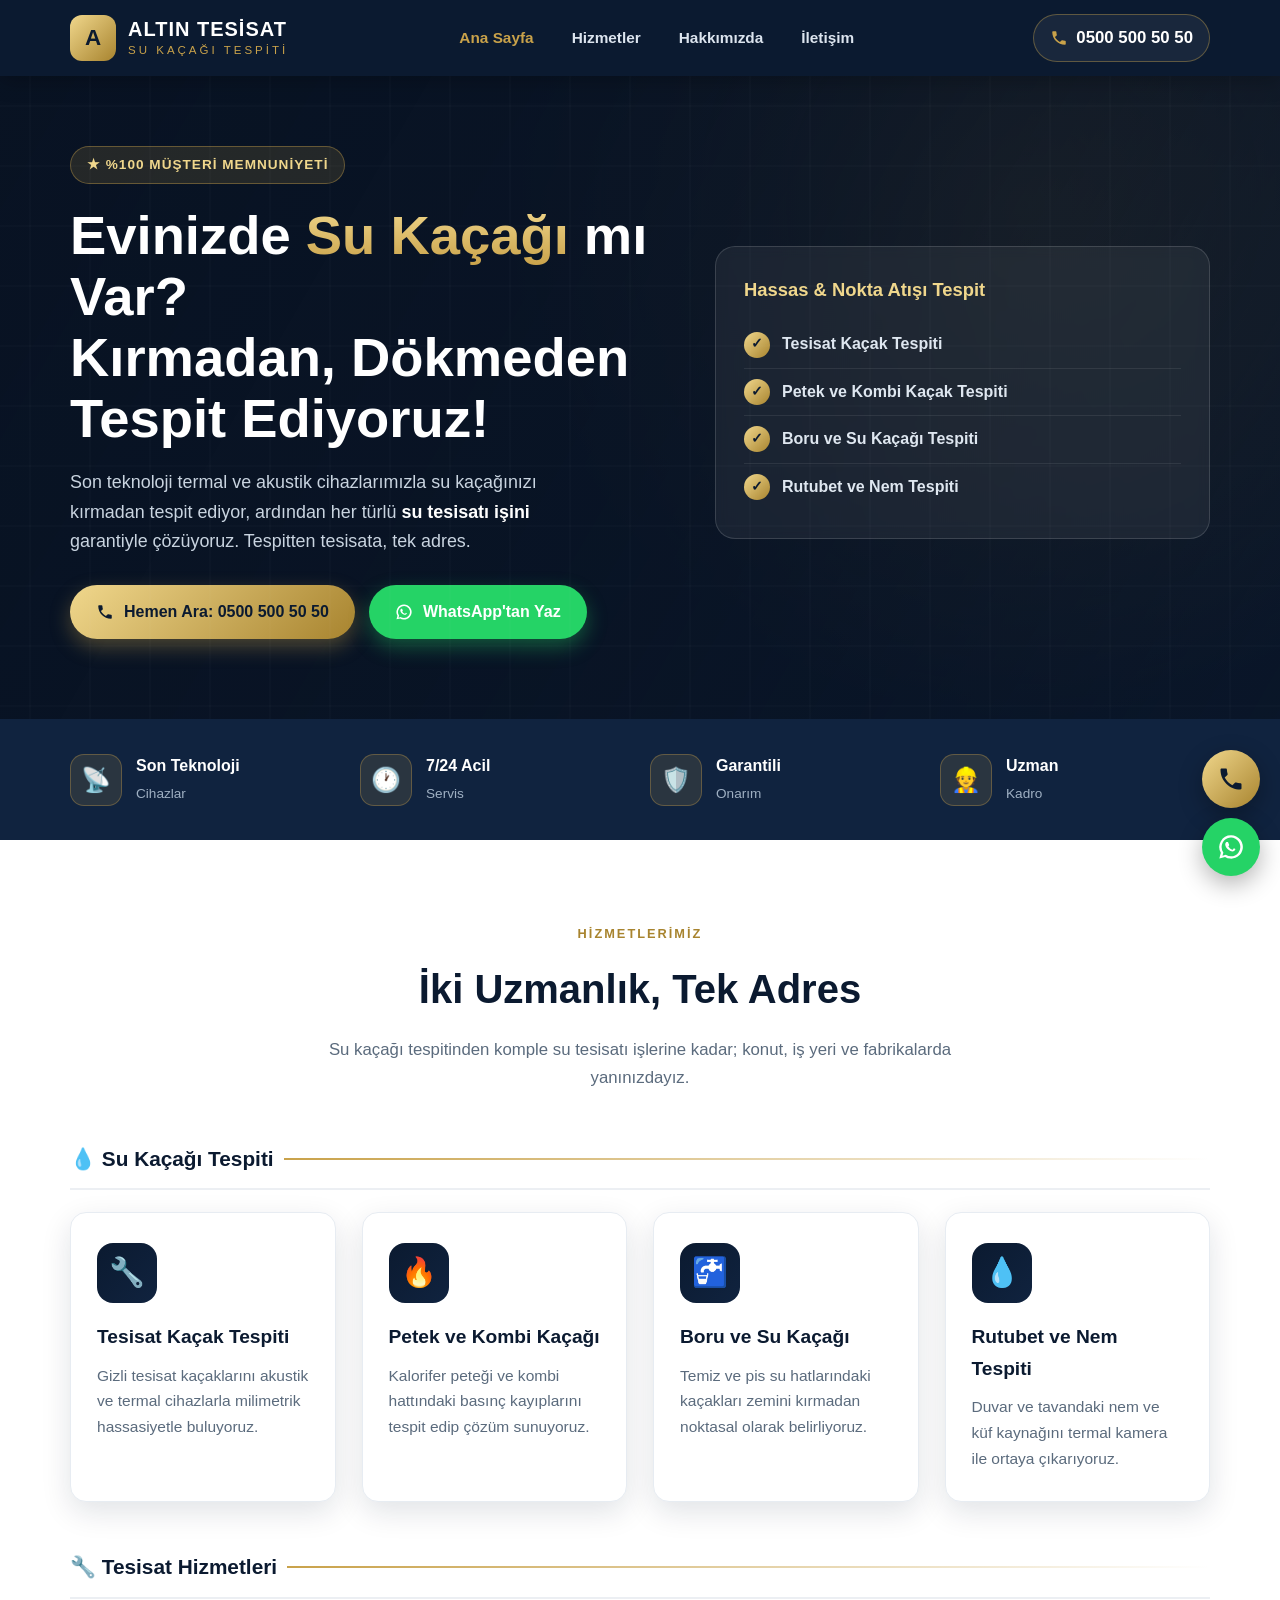
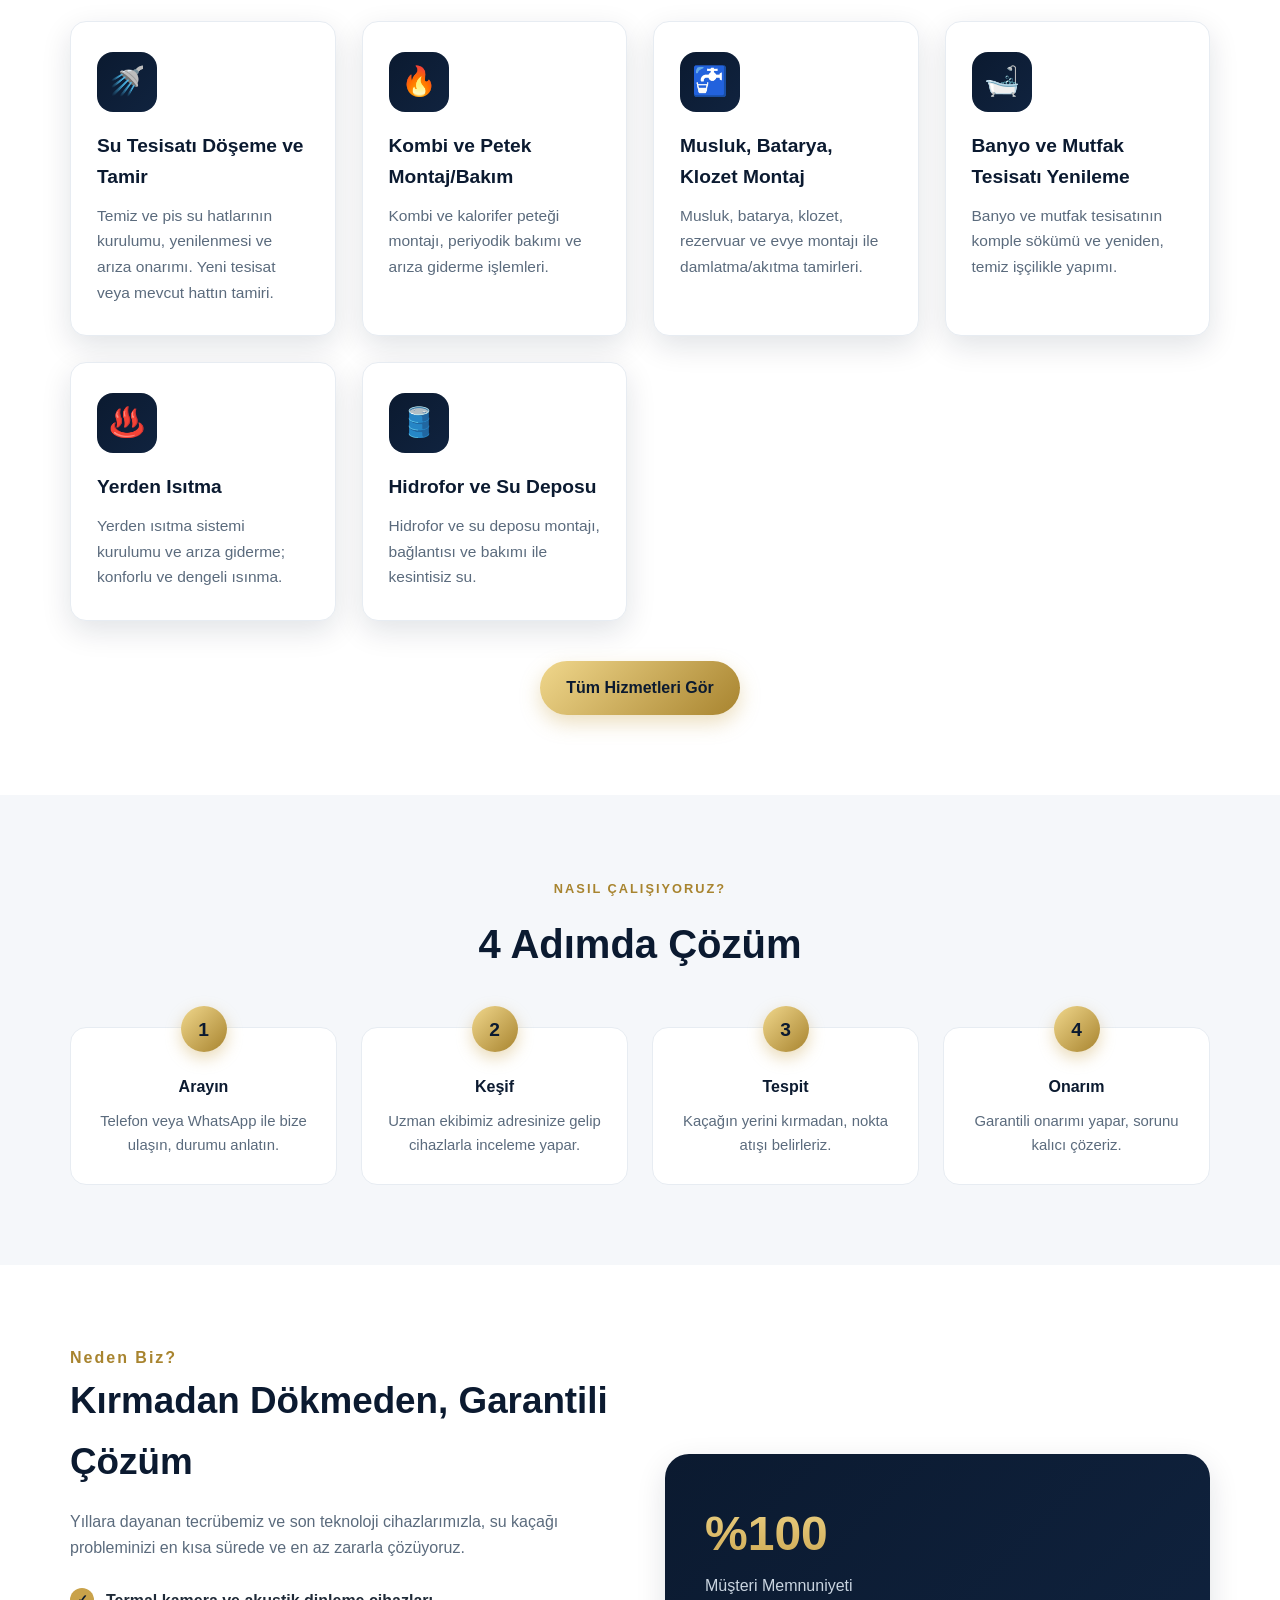
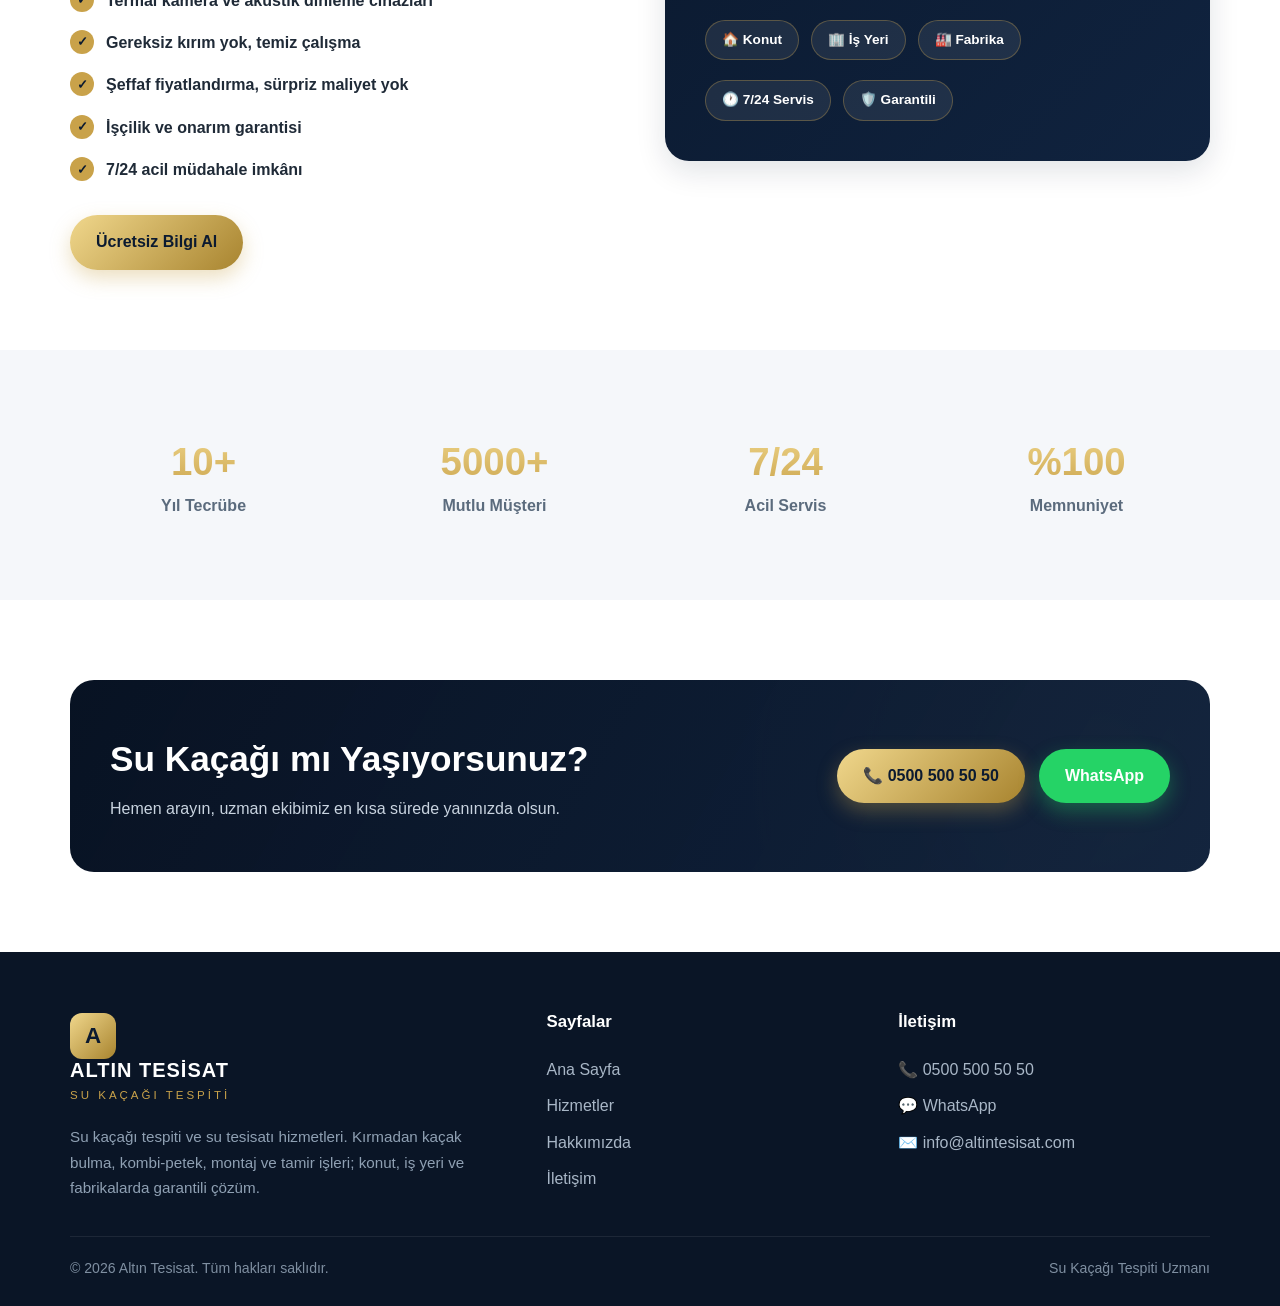
==== commit 98589500: "Tesisat hizmetleri eklendi (kacak tespiti + tesisat isleri)" ====
--- a/index.html
+++ b/index.html
@@ -4,7 +4,7 @@
   <meta charset="UTF-8" />
   <meta name="viewport" content="width=device-width, initial-scale=1.0" />
   <title>Altın Tesisat | Su Kaçağı Tespiti Uzmanı</title>
-  <meta name="description" content="Kırmadan dökmeden su kaçağı tespiti. Son teknoloji cihazlarla tesisat, petek, kombi, boru kaçağı ve rutubet tespiti. 7/24 acil servis. Altın Tesisat." />
+  <meta name="description" content="Su kaçağı tespiti ve su tesisatı hizmetleri. Kırmadan kaçak bulma, kombi-petek, musluk-klozet montaj, banyo-mutfak tesisatı, yerden ısıtma. 7/24 acil servis. Altın Tesisat." />
   <link rel="stylesheet" href="css/style.css" />
 </head>
 <body>
@@ -40,7 +40,7 @@
       <div>
         <span class="tagline">★ %100 MÜŞTERİ MEMNUNİYETİ</span>
         <h1>Evinizde <span class="gold-text">Su Kaçağı</span> mı Var?<br>Kırmadan, Dökmeden Tespit Ediyoruz!</h1>
-        <p class="lead">Son teknoloji termal ve akustik cihazlarımızla su kaçağınızı hassas ve nokta atışı tespit ediyoruz. Duvarınızı, zemininizi gereksiz yere kırdırmadan çözüm sunuyoruz.</p>
+        <p class="lead">Son teknoloji termal ve akustik cihazlarımızla su kaçağınızı kırmadan tespit ediyor, ardından her türlü <b style="color:#fff;">su tesisatı işini</b> garantiyle çözüyoruz. Tespitten tesisata, tek adres.</p>
         <div class="hero-actions">
           <a href="tel:+905005005050" class="btn btn-gold">
             <svg width="18" height="18" viewBox="0 0 24 24" fill="currentColor"><path d="M6.6 10.8c1.4 2.8 3.8 5.1 6.6 6.6l2.2-2.2c.3-.3.7-.4 1-.2 1.1.4 2.3.6 3.6.6.6 0 1 .4 1 1V20c0 .6-.4 1-1 1C10.6 21 3 13.4 3 4c0-.6.4-1 1-1h3.5c.6 0 1 .4 1 1 0 1.2.2 2.4.6 3.6.1.4 0 .8-.2 1l-2.3 2.2z"/></svg>
@@ -79,9 +79,11 @@
     <div class="container">
       <div class="section-head">
         <span class="eyebrow">Hizmetlerimiz</span>
-        <h2>Su Kaçağı Tespitinde Uzman Çözümler</h2>
-        <p>Konut, iş yeri ve fabrikalarda kırmadan dökmeden kaçak tespiti yapıyoruz.</p>
-      </div>
+        <h2>İki Uzmanlık, Tek Adres</h2>
+        <p>Su kaçağı tespitinden komple su tesisatı işlerine kadar; konut, iş yeri ve fabrikalarda yanınızdayız.</p>
+      </div>
+
+      <h3 class="group-title">💧 Su Kaçağı Tespiti</h3>
       <div class="cards">
         <div class="card">
           <div class="ico">🔧</div>
@@ -104,7 +106,42 @@
           <p>Duvar ve tavandaki nem ve küf kaynağını termal kamera ile ortaya çıkarıyoruz.</p>
         </div>
       </div>
-      <div style="text-align:center; margin-top:36px;">
+
+      <h3 class="group-title" style="margin-top:48px;">🔧 Tesisat Hizmetleri</h3>
+      <div class="cards">
+        <div class="card">
+          <div class="ico">🚿</div>
+          <h3>Su Tesisatı Döşeme ve Tamir</h3>
+          <p>Temiz ve pis su hatlarının kurulumu, yenilenmesi ve arıza onarımı. Yeni tesisat veya mevcut hattın tamiri.</p>
+        </div>
+        <div class="card">
+          <div class="ico">🔥</div>
+          <h3>Kombi ve Petek Montaj/Bakım</h3>
+          <p>Kombi ve kalorifer peteği montajı, periyodik bakımı ve arıza giderme işlemleri.</p>
+        </div>
+        <div class="card">
+          <div class="ico">🚰</div>
+          <h3>Musluk, Batarya, Klozet Montaj</h3>
+          <p>Musluk, batarya, klozet, rezervuar ve evye montajı ile damlatma/akıtma tamirleri.</p>
+        </div>
+        <div class="card">
+          <div class="ico">🛁</div>
+          <h3>Banyo ve Mutfak Tesisatı Yenileme</h3>
+          <p>Banyo ve mutfak tesisatının komple sökümü ve yeniden, temiz işçilikle yapımı.</p>
+        </div>
+        <div class="card">
+          <div class="ico">♨️</div>
+          <h3>Yerden Isıtma</h3>
+          <p>Yerden ısıtma sistemi kurulumu ve arıza giderme; konforlu ve dengeli ısınma.</p>
+        </div>
+        <div class="card">
+          <div class="ico">🛢️</div>
+          <h3>Hidrofor ve Su Deposu</h3>
+          <p>Hidrofor ve su deposu montajı, bağlantısı ve bakımı ile kesintisiz su.</p>
+        </div>
+      </div>
+
+      <div style="text-align:center; margin-top:40px;">
         <a href="hizmetler.html" class="btn btn-gold">Tüm Hizmetleri Gör</a>
       </div>
     </div>
@@ -115,7 +152,7 @@
     <div class="container">
       <div class="section-head">
         <span class="eyebrow">Nasıl Çalışıyoruz?</span>
-        <h2>4 Adımda Kaçak Tespiti</h2>
+        <h2>4 Adımda Çözüm</h2>
       </div>
       <div class="steps">
         <div class="step"><h4>Arayın</h4><p>Telefon veya WhatsApp ile bize ulaşın, durumu anlatın.</p></div>
@@ -195,7 +232,7 @@
             <span class="brand-badge">A</span>
             <span class="brand-name"><b>ALTIN TESİSAT</b><span>SU KAÇAĞI TESPİTİ</span></span>
           </a>
-          <p class="desc">Kırmadan dökmeden su kaçağı tespiti. Son teknoloji cihazlarla konut, iş yeri ve fabrikalarda garantili çözüm.</p>
+          <p class="desc">Su kaçağı tespiti ve su tesisatı hizmetleri. Kırmadan kaçak bulma, kombi-petek, montaj ve tamir işleri; konut, iş yeri ve fabrikalarda garantili çözüm.</p>
         </div>
         <div>
           <h4>Sayfalar</h4>
--- a/css/style.css
+++ b/css/style.css
@@ -26,6 +26,7 @@
   line-height: 1.65;
   background: var(--white);
   -webkit-font-smoothing: antialiased;
+  overflow-x: hidden;
 }
 
 a { text-decoration: none; color: inherit; }
@@ -166,7 +167,7 @@
   grid-template-columns: 1.1fr .9fr;
   gap: 40px;
   align-items: center;
-  padding: 70px 0 80px;
+  padding: 70px 20px 80px;
 }
 .hero h1 {
   font-size: clamp(2rem, 4.5vw, 3.4rem);
@@ -249,6 +250,18 @@
   color: var(--navy); margin: 10px 0 14px; font-weight: 900;
 }
 .section-head p { color: var(--muted); font-size: 1.05rem; }
+
+/* ===== Grup başlığı ===== */
+.group-title {
+  display: flex; align-items: center; gap: 10px;
+  font-size: 1.3rem; color: var(--navy); font-weight: 900;
+  margin-bottom: 22px; padding-bottom: 12px;
+  border-bottom: 2px solid #eceff3;
+}
+.group-title::after {
+  content: ""; flex: 1; height: 2px;
+  background: linear-gradient(90deg, var(--gold), transparent);
+}
 
 /* ===== Service cards ===== */
 .cards {
@@ -438,7 +451,7 @@
 
 /* ===== Responsive ===== */
 @media (max-width: 900px) {
-  .hero-inner { grid-template-columns: 1fr; padding: 50px 0 60px; }
+  .hero-inner { grid-template-columns: 1fr; padding: 50px 20px 60px; }
   .hero-card { order: 2; }
   .features-grid { grid-template-columns: repeat(2, 1fr); gap: 24px; }
   .two-col { grid-template-columns: 1fr; }
@@ -458,9 +471,31 @@
   .nav-links.open { transform: translateY(0); }
   .nav-links a { padding: 14px 16px; }
   .nav-cta { display: none; }
+
+  /* Mobilde bölüm boşluklarını küçült */
+  .section { padding: 52px 0; }
+  .cta-band { flex-direction: column; align-items: flex-start; padding: 34px 26px; }
+  .two-col { gap: 32px; }
+  .cards, .steps { gap: 32px; }
+}
+@media (max-width: 600px) {
+  /* Butonları tam genişlik ve kolay dokunulur yap */
+  .hero-actions, .cta-band .actions { flex-direction: column; align-items: stretch; width: 100%; }
+  .hero-actions .btn, .cta-band .actions .btn { width: 100%; justify-content: center; }
+  .btn { padding: 15px 22px; }
+  .hero h1 { font-size: 1.9rem; }
+  .section-head h2 { font-size: 1.55rem; }
 }
 @media (max-width: 520px) {
   .features-grid { grid-template-columns: 1fr; }
-  .stats { grid-template-columns: 1fr 1fr; }
-  .cta-band { padding: 36px 24px; }
-}
+  .stats { grid-template-columns: 1fr 1fr; gap: 28px 16px; }
+  .stat b { font-size: 2rem; }
+  .cta-band { padding: 30px 22px; }
+  .media-box { padding: 30px 24px; }
+  .brand-name b { font-size: 1.05rem; }
+  .brand-name span { font-size: .62rem; letter-spacing: 2px; }
+  /* Yüzen butonlar biraz küçülsün */
+  .fab a { width: 52px; height: 52px; }
+  .fab svg { width: 25px; height: 25px; }
+  .fab-call { bottom: 84px; }
+}
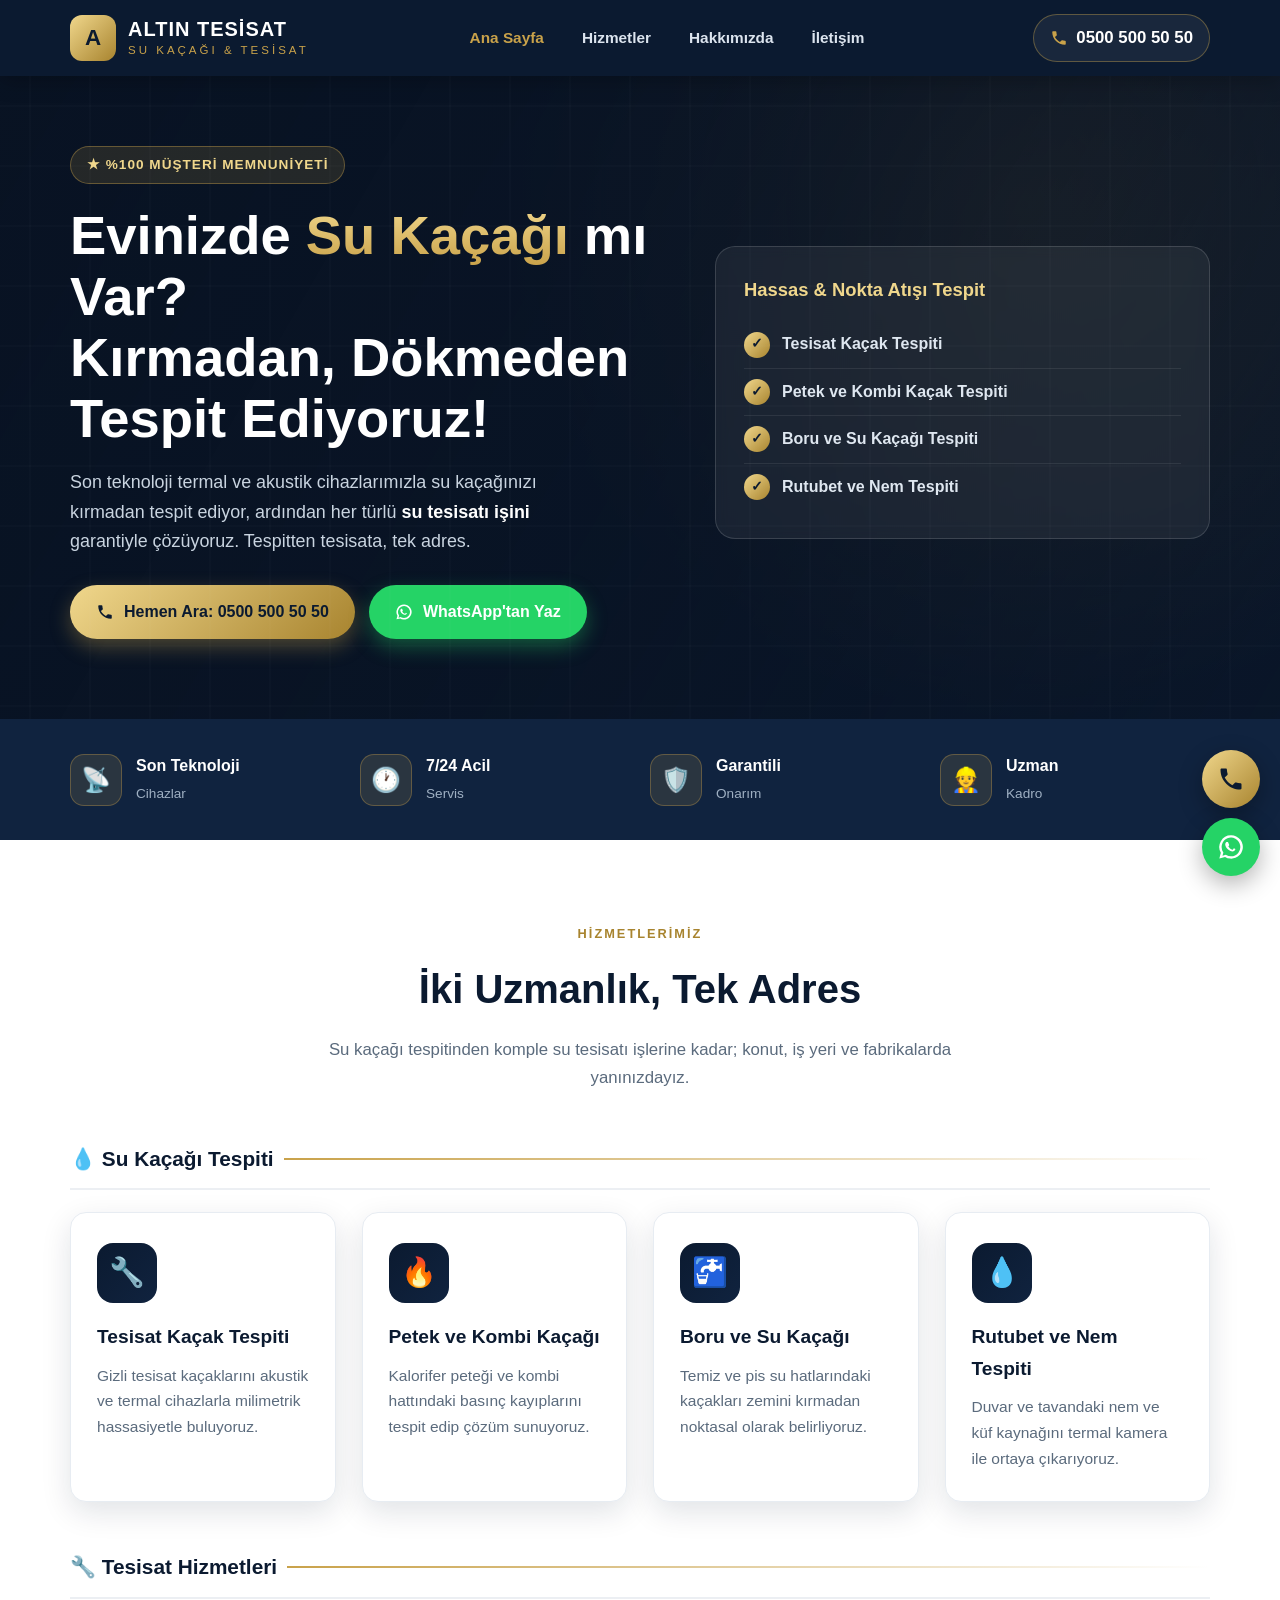
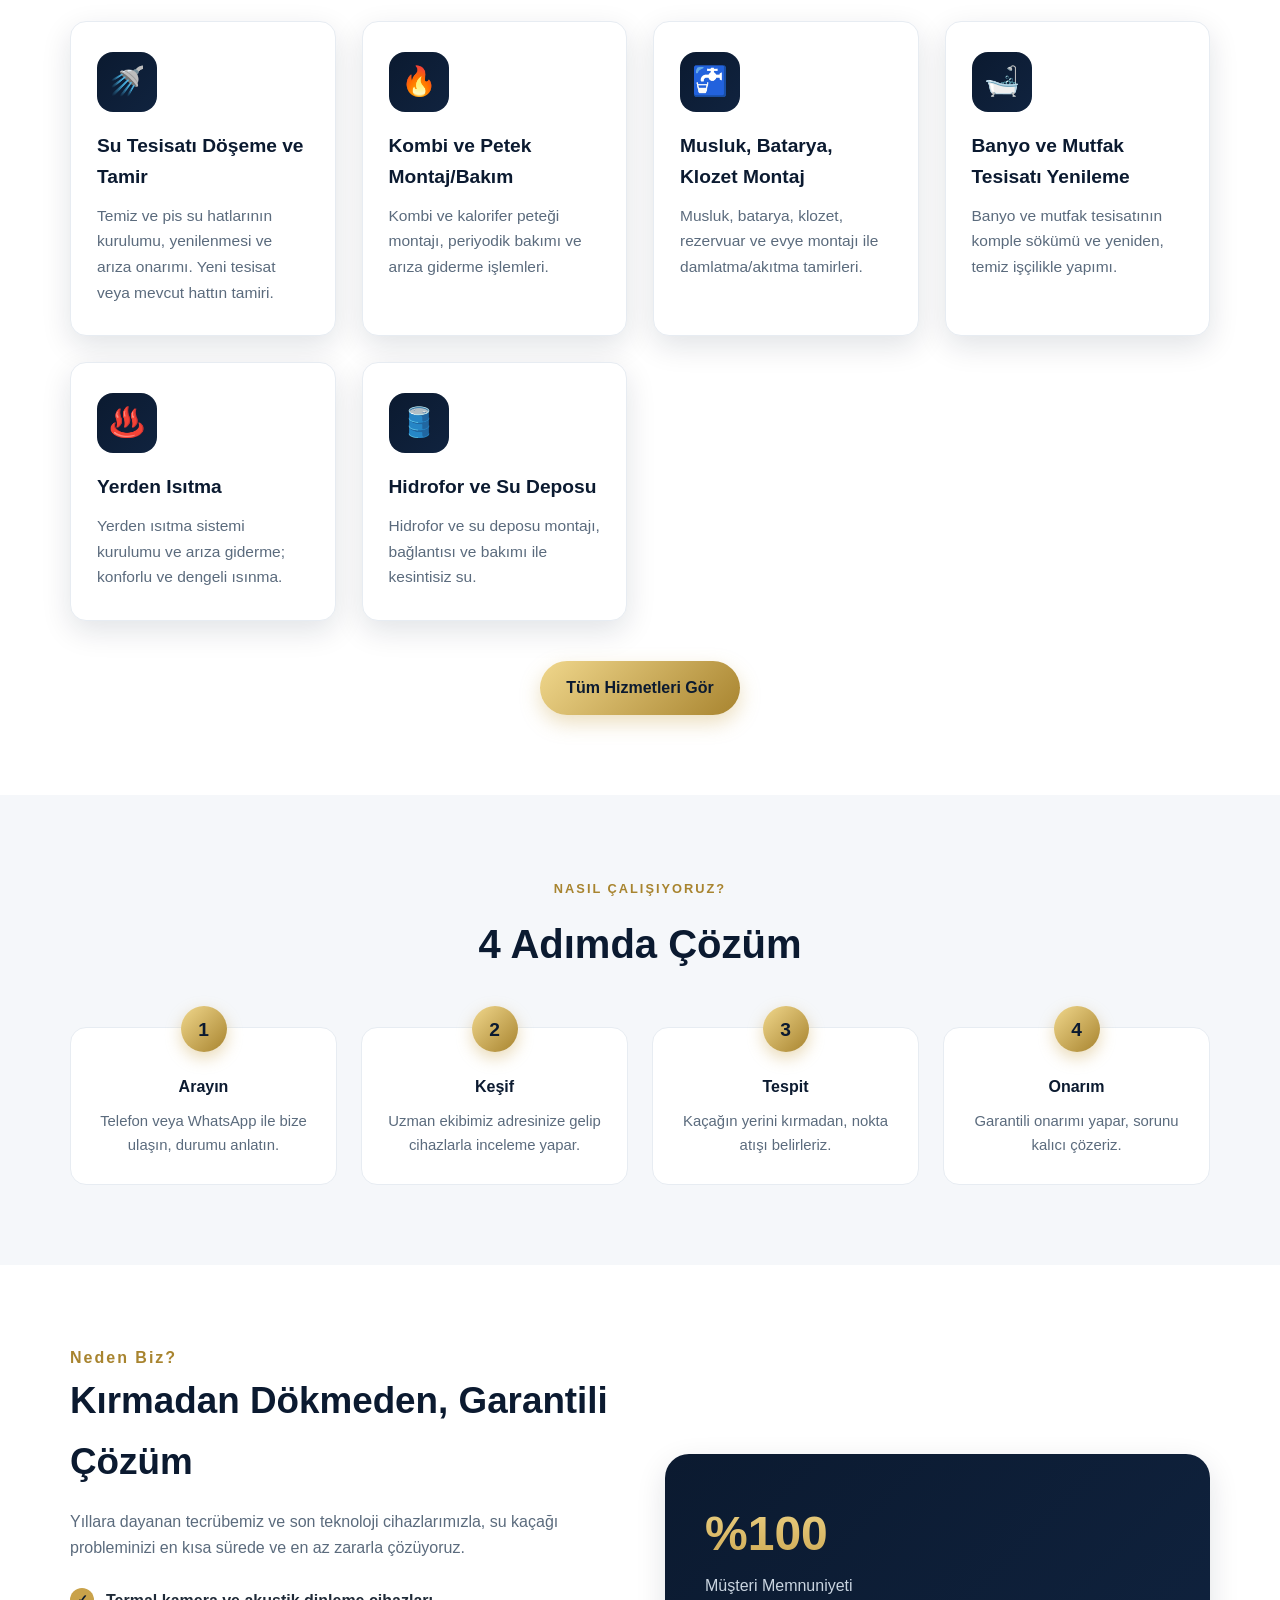
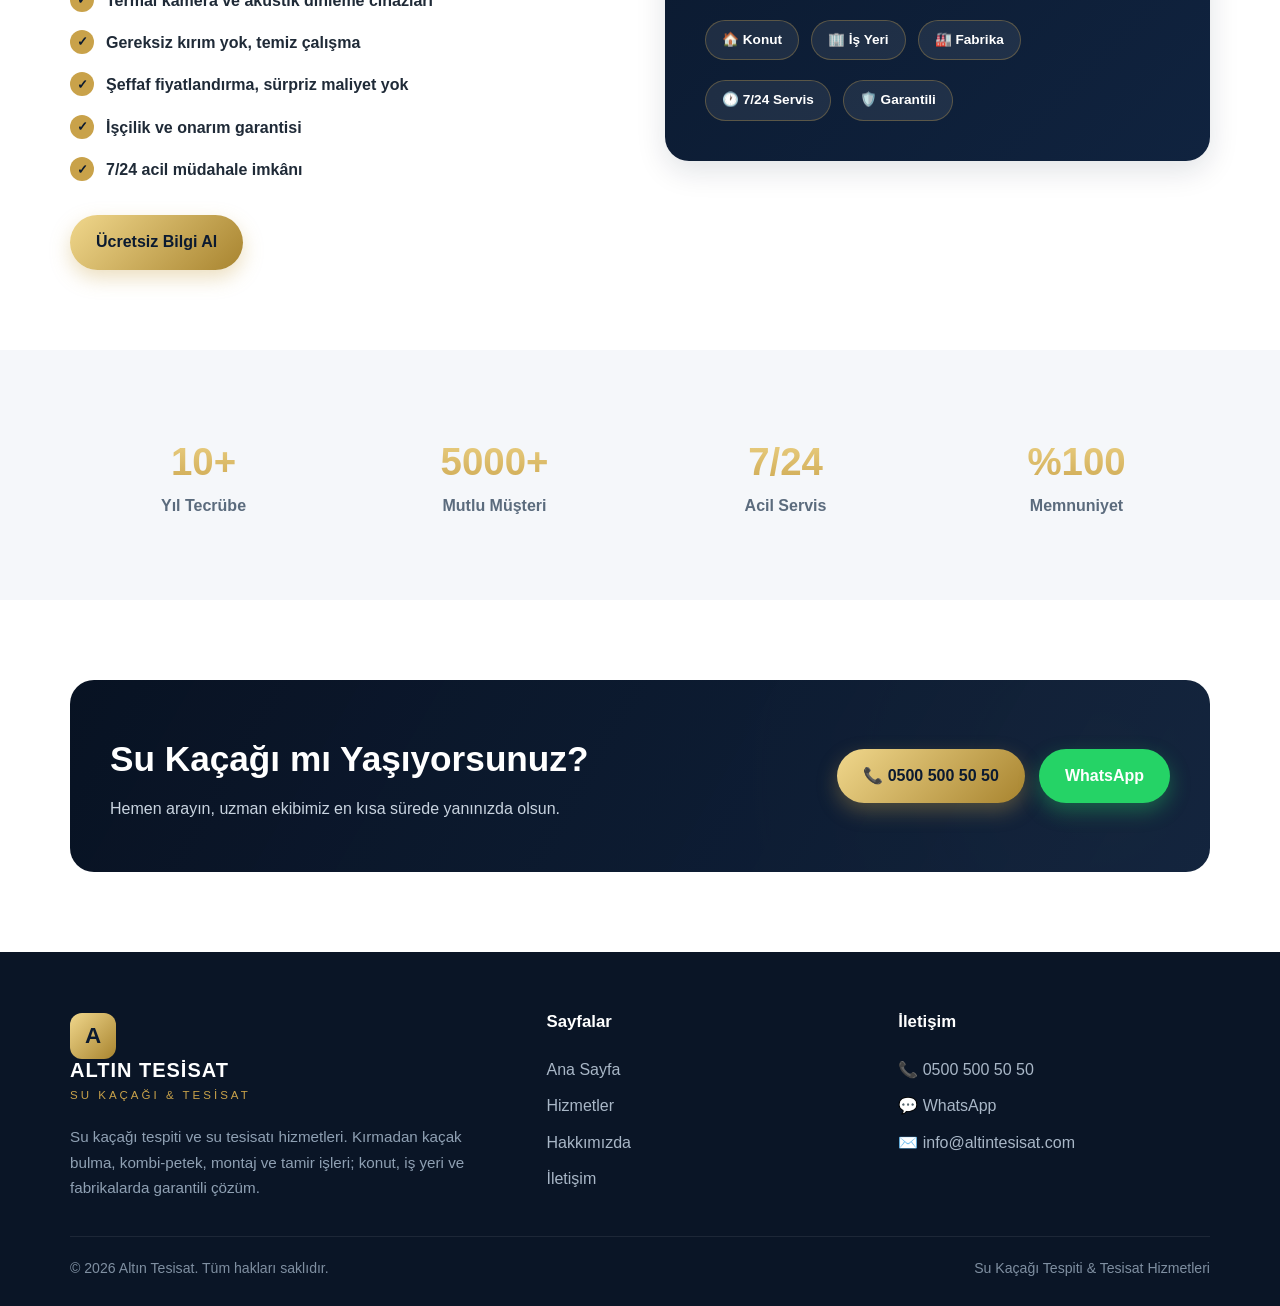
==== commit 418a6872: "Logo slogani guncellendi: Su Kacagi & Tesisat" ====
--- a/index.html
+++ b/index.html
@@ -14,7 +14,7 @@
     <div class="container nav">
       <a href="index.html" class="brand">
         <span class="brand-badge">A</span>
-        <span class="brand-name"><b>ALTIN TESİSAT</b><span>SU KAÇAĞI TESPİTİ</span></span>
+        <span class="brand-name"><b>ALTIN TESİSAT</b><span>SU KAÇAĞI & TESİSAT</span></span>
       </a>
       <nav>
         <ul class="nav-links">
@@ -230,7 +230,7 @@
         <div>
           <a href="index.html" class="brand">
             <span class="brand-badge">A</span>
-            <span class="brand-name"><b>ALTIN TESİSAT</b><span>SU KAÇAĞI TESPİTİ</span></span>
+            <span class="brand-name"><b>ALTIN TESİSAT</b><span>SU KAÇAĞI & TESİSAT</span></span>
           </a>
           <p class="desc">Su kaçağı tespiti ve su tesisatı hizmetleri. Kırmadan kaçak bulma, kombi-petek, montaj ve tamir işleri; konut, iş yeri ve fabrikalarda garantili çözüm.</p>
         </div>
@@ -250,7 +250,7 @@
       </div>
       <div class="footer-bottom">
         <span>© 2026 Altın Tesisat. Tüm hakları saklıdır.</span>
-        <span>Su Kaçağı Tespiti Uzmanı</span>
+        <span>Su Kaçağı Tespiti & Tesisat Hizmetleri</span>
       </div>
     </div>
   </footer>
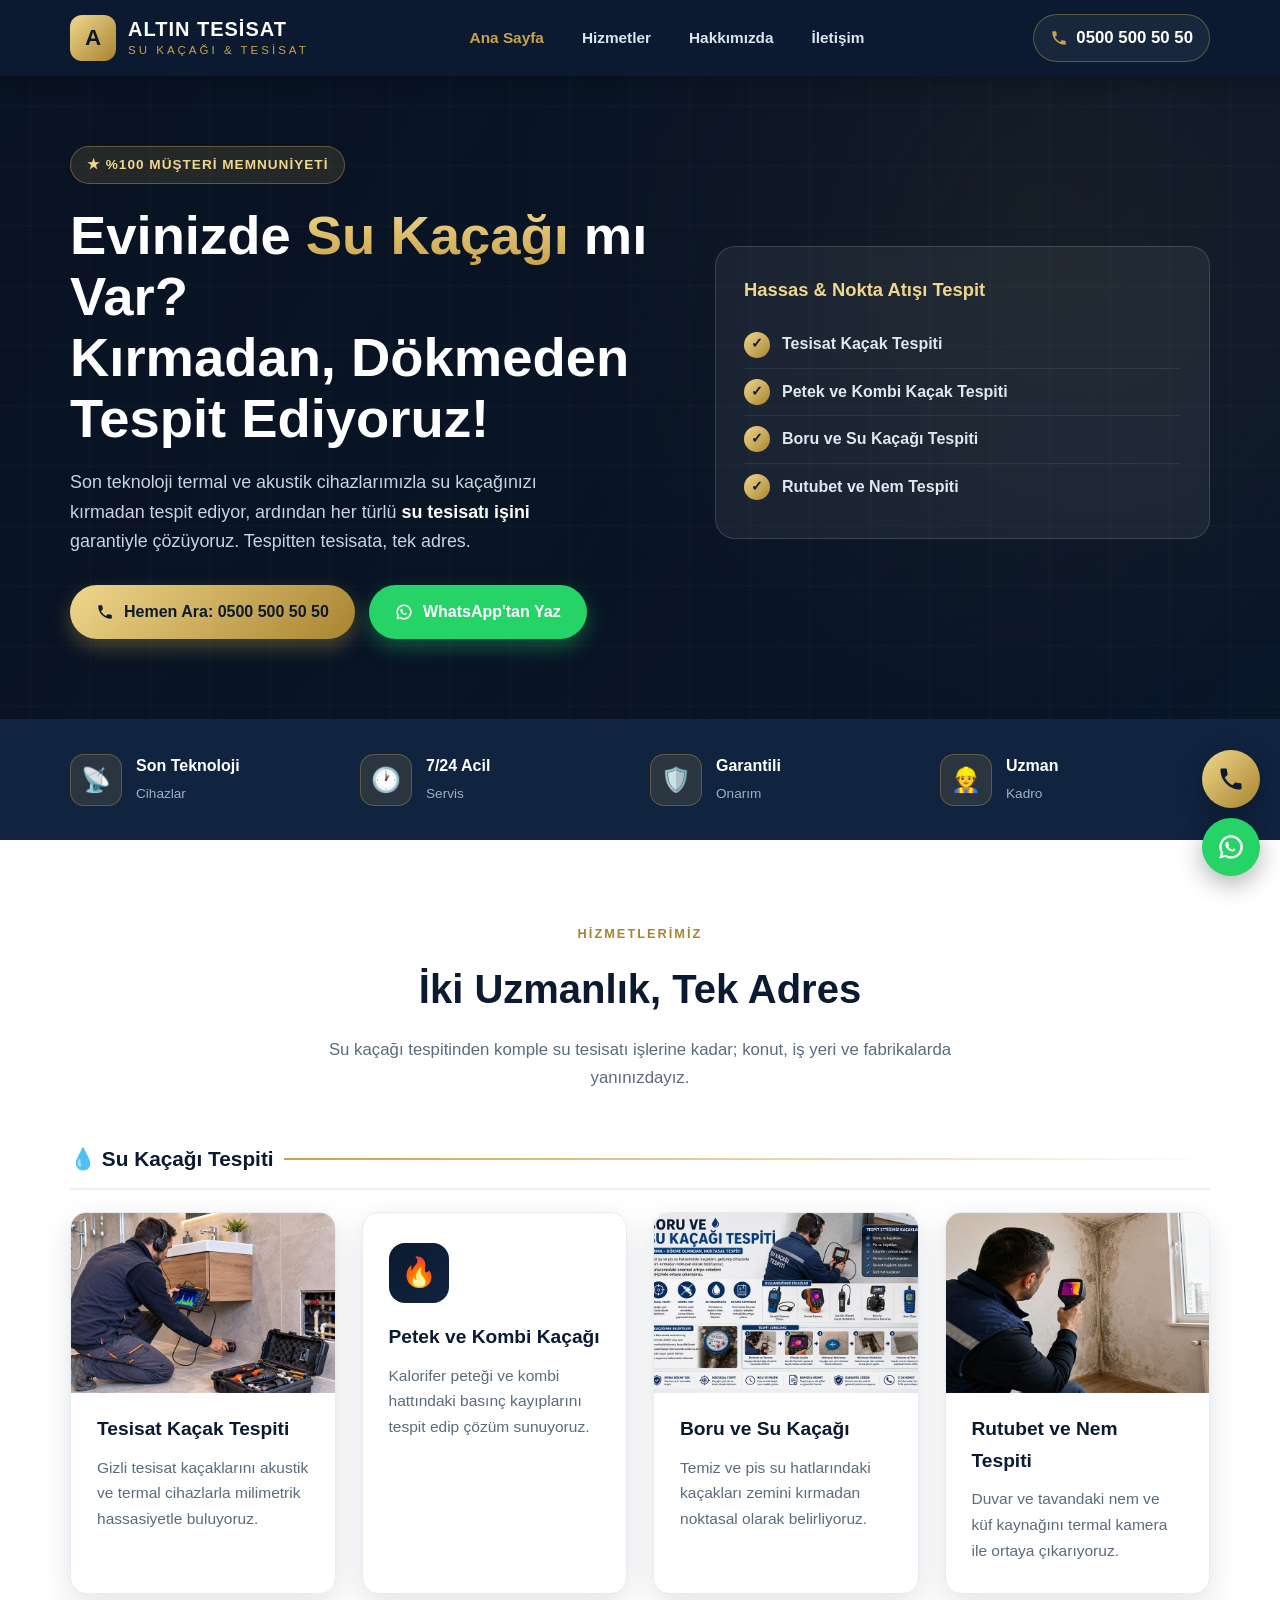
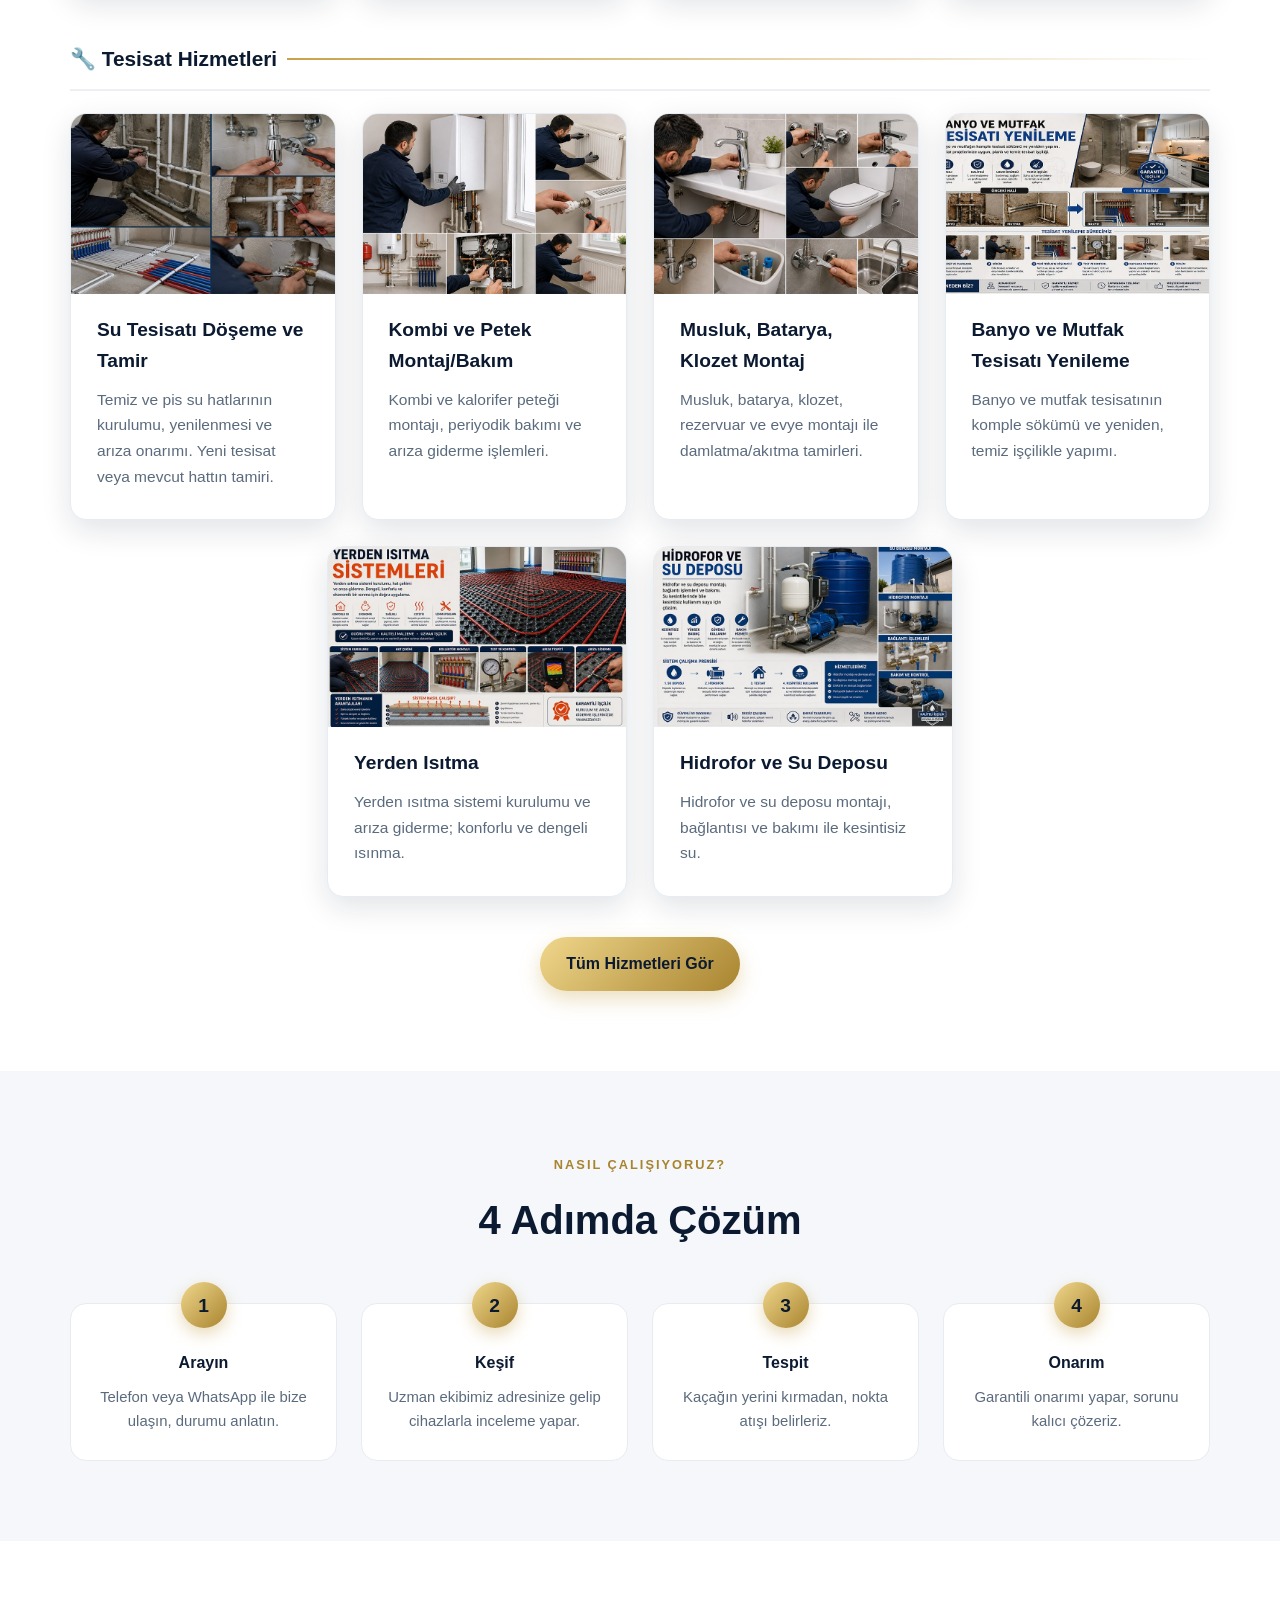
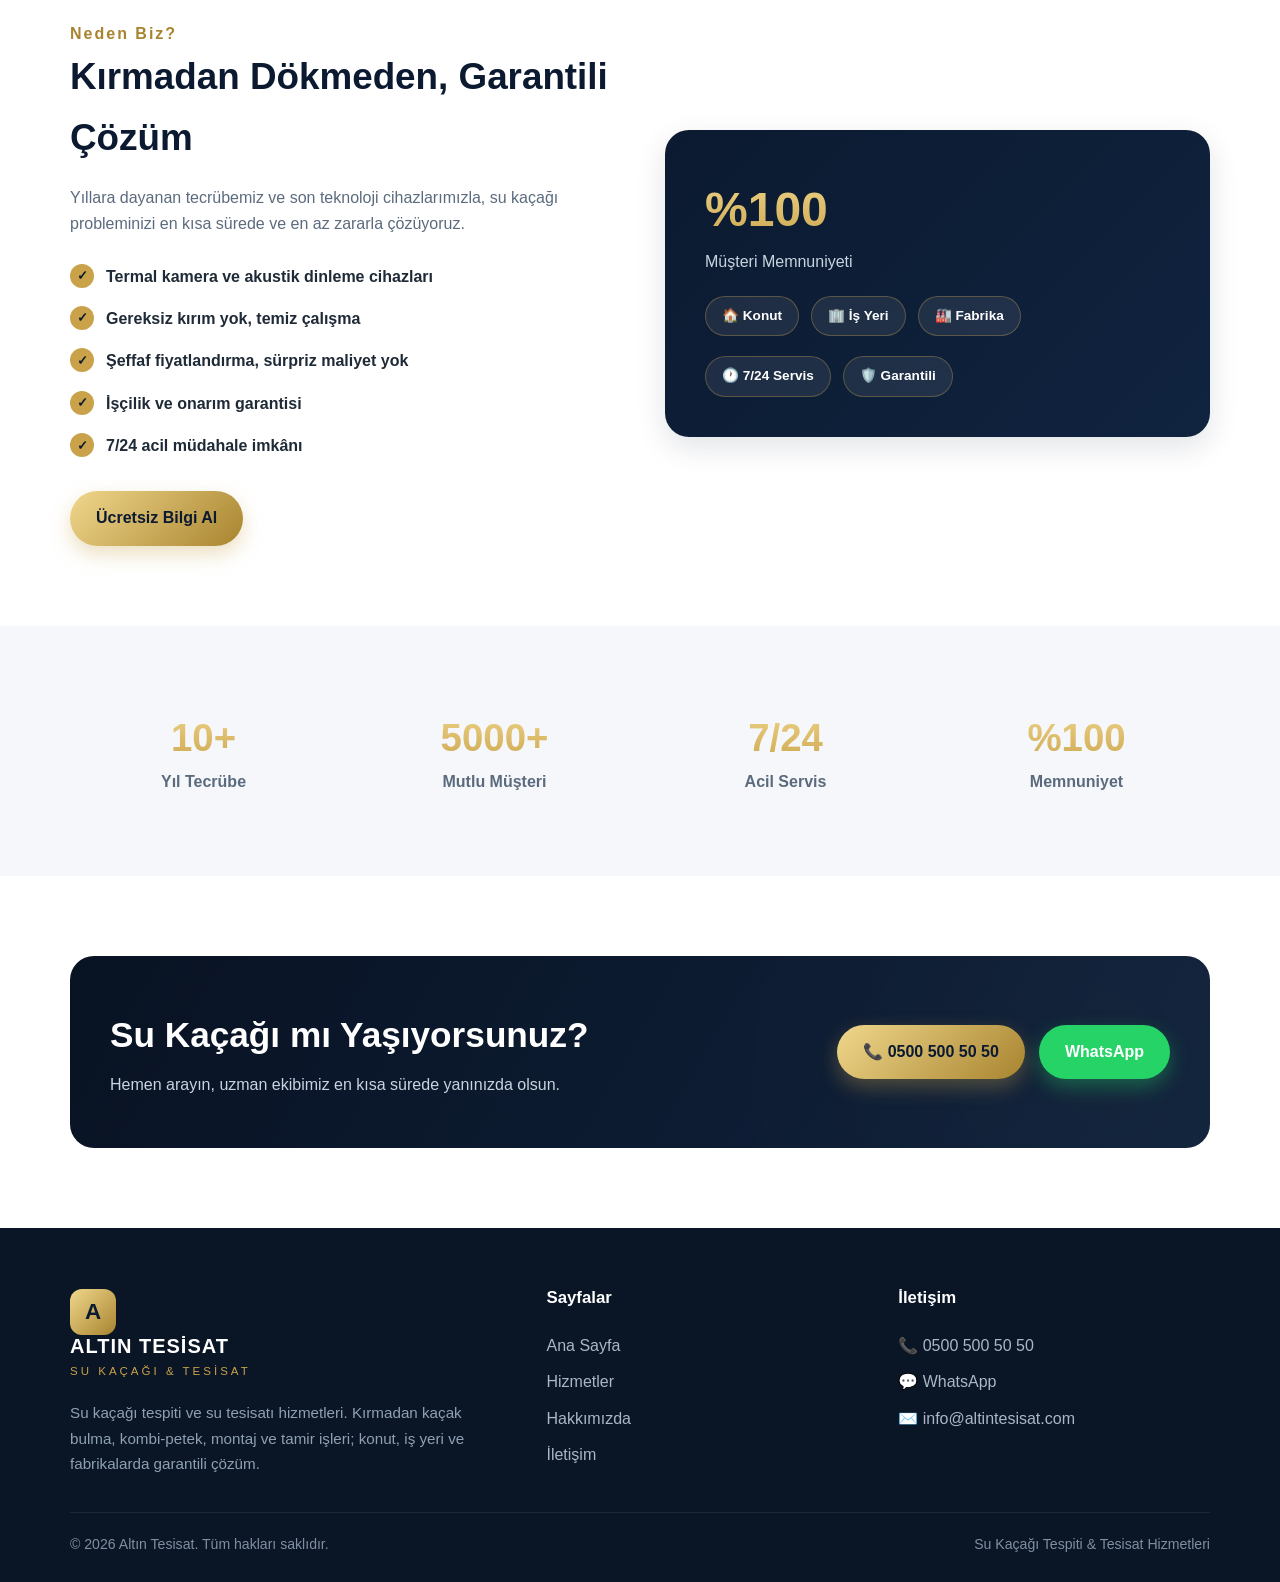
==== commit 5abf8c8b: "Hizmet kartlarina gorseller eklendi (11/12, optimize jpg)" ====
--- a/index.html
+++ b/index.html
@@ -86,6 +86,7 @@
       <h3 class="group-title">💧 Su Kaçağı Tespiti</h3>
       <div class="cards">
         <div class="card">
+          <div class="card-img"><img src="img/tesisat-kacak.jpg" alt="Tesisat Kaçak Tespiti" loading="lazy"></div>
           <div class="ico">🔧</div>
           <h3>Tesisat Kaçak Tespiti</h3>
           <p>Gizli tesisat kaçaklarını akustik ve termal cihazlarla milimetrik hassasiyetle buluyoruz.</p>
@@ -96,11 +97,13 @@
           <p>Kalorifer peteği ve kombi hattındaki basınç kayıplarını tespit edip çözüm sunuyoruz.</p>
         </div>
         <div class="card">
+          <div class="card-img"><img src="img/boru-su-kacagi.jpg" alt="Boru ve Su Kaçağı" loading="lazy"></div>
           <div class="ico">🚰</div>
           <h3>Boru ve Su Kaçağı</h3>
           <p>Temiz ve pis su hatlarındaki kaçakları zemini kırmadan noktasal olarak belirliyoruz.</p>
         </div>
         <div class="card">
+          <div class="card-img"><img src="img/rutubet-nem.jpg" alt="Rutubet ve Nem Tespiti" loading="lazy"></div>
           <div class="ico">💧</div>
           <h3>Rutubet ve Nem Tespiti</h3>
           <p>Duvar ve tavandaki nem ve küf kaynağını termal kamera ile ortaya çıkarıyoruz.</p>
@@ -110,31 +113,37 @@
       <h3 class="group-title" style="margin-top:48px;">🔧 Tesisat Hizmetleri</h3>
       <div class="cards">
         <div class="card">
+          <div class="card-img"><img src="img/su-tesisati.jpg" alt="Su Tesisatı Döşeme ve Tamir" loading="lazy"></div>
           <div class="ico">🚿</div>
           <h3>Su Tesisatı Döşeme ve Tamir</h3>
           <p>Temiz ve pis su hatlarının kurulumu, yenilenmesi ve arıza onarımı. Yeni tesisat veya mevcut hattın tamiri.</p>
         </div>
         <div class="card">
+          <div class="card-img"><img src="img/kombi-petek-montaj.jpg" alt="Kombi ve Petek Montaj/Bakım" loading="lazy"></div>
           <div class="ico">🔥</div>
           <h3>Kombi ve Petek Montaj/Bakım</h3>
           <p>Kombi ve kalorifer peteği montajı, periyodik bakımı ve arıza giderme işlemleri.</p>
         </div>
         <div class="card">
+          <div class="card-img"><img src="img/musluk-batarya-klozet.jpg" alt="Musluk, Batarya, Klozet Montaj" loading="lazy"></div>
           <div class="ico">🚰</div>
           <h3>Musluk, Batarya, Klozet Montaj</h3>
           <p>Musluk, batarya, klozet, rezervuar ve evye montajı ile damlatma/akıtma tamirleri.</p>
         </div>
         <div class="card">
+          <div class="card-img"><img src="img/banyo-mutfak.jpg" alt="Banyo ve Mutfak Tesisatı Yenileme" loading="lazy"></div>
           <div class="ico">🛁</div>
           <h3>Banyo ve Mutfak Tesisatı Yenileme</h3>
           <p>Banyo ve mutfak tesisatının komple sökümü ve yeniden, temiz işçilikle yapımı.</p>
         </div>
         <div class="card">
+          <div class="card-img"><img src="img/yerden-isitma.jpg" alt="Yerden Isıtma" loading="lazy"></div>
           <div class="ico">♨️</div>
           <h3>Yerden Isıtma</h3>
           <p>Yerden ısıtma sistemi kurulumu ve arıza giderme; konforlu ve dengeli ısınma.</p>
         </div>
         <div class="card">
+          <div class="card-img"><img src="img/hidrofor-su-deposu.jpg" alt="Hidrofor ve Su Deposu" loading="lazy"></div>
           <div class="ico">🛢️</div>
           <h3>Hidrofor ve Su Deposu</h3>
           <p>Hidrofor ve su deposu montajı, bağlantısı ve bakımı ile kesintisiz su.</p>
--- a/css/style.css
+++ b/css/style.css
@@ -265,11 +265,14 @@
 
 /* ===== Service cards ===== */
 .cards {
-  display: grid;
-  grid-template-columns: repeat(auto-fit, minmax(260px, 1fr));
+  display: flex;
+  flex-wrap: wrap;
+  justify-content: center;
   gap: 26px;
 }
 .card {
+  flex: 1 1 250px;
+  max-width: 300px;
   background: #fff;
   border: 1px solid #e7ecf2;
   border-radius: var(--radius);
@@ -293,6 +296,24 @@
 }
 .card h3 { color: var(--navy); font-size: 1.2rem; margin-bottom: 10px; }
 .card p { color: var(--muted); font-size: .97rem; }
+
+/* Kart görseli (üstte, tam genişlik) */
+.card-img {
+  margin: -30px -26px 20px;
+  height: 180px;
+  overflow: hidden;
+  border-radius: 15px 15px 0 0;
+  background: #eef1f5;
+}
+.card-img img {
+  width: 100%; height: 100%;
+  object-fit: cover;
+  display: block;
+  transition: transform .35s ease;
+}
+.card:hover .card-img img { transform: scale(1.05); }
+/* Görsel varsa emoji ikonunu gizle */
+.card-img + .ico { display: none; }
 
 /* ===== Steps ===== */
 .steps {
@@ -405,11 +426,11 @@
     linear-gradient(120deg, rgba(8,18,34,.95), rgba(16,35,63,.85)),
     radial-gradient(circle at 85% 30%, rgba(201,162,74,.25), transparent 45%),
     var(--navy);
-  color:#fff; padding: 64px 0; text-align:center;
-}
-.page-hero h1 { font-size: clamp(2rem, 4vw, 3rem); font-weight:900; }
-.page-hero p { color:#c9d4e0; margin-top:12px; font-size:1.1rem; }
-.breadcrumb { margin-top:16px; color: var(--gold-light); font-weight:600; font-size:.9rem; }
+  color:#fff; padding: 16px 0 18px; text-align:center;
+}
+.page-hero h1 { font-size: clamp(1.5rem, 3vw, 2rem); font-weight:900; line-height:1.15; }
+.page-hero p { color:#c9d4e0; margin-top:4px; font-size:1rem; }
+.breadcrumb { margin-top:6px; color: var(--gold-light); font-weight:600; font-size:.82rem; }
 .breadcrumb a { opacity:.85; }
 .breadcrumb a:hover { opacity:1; }
 
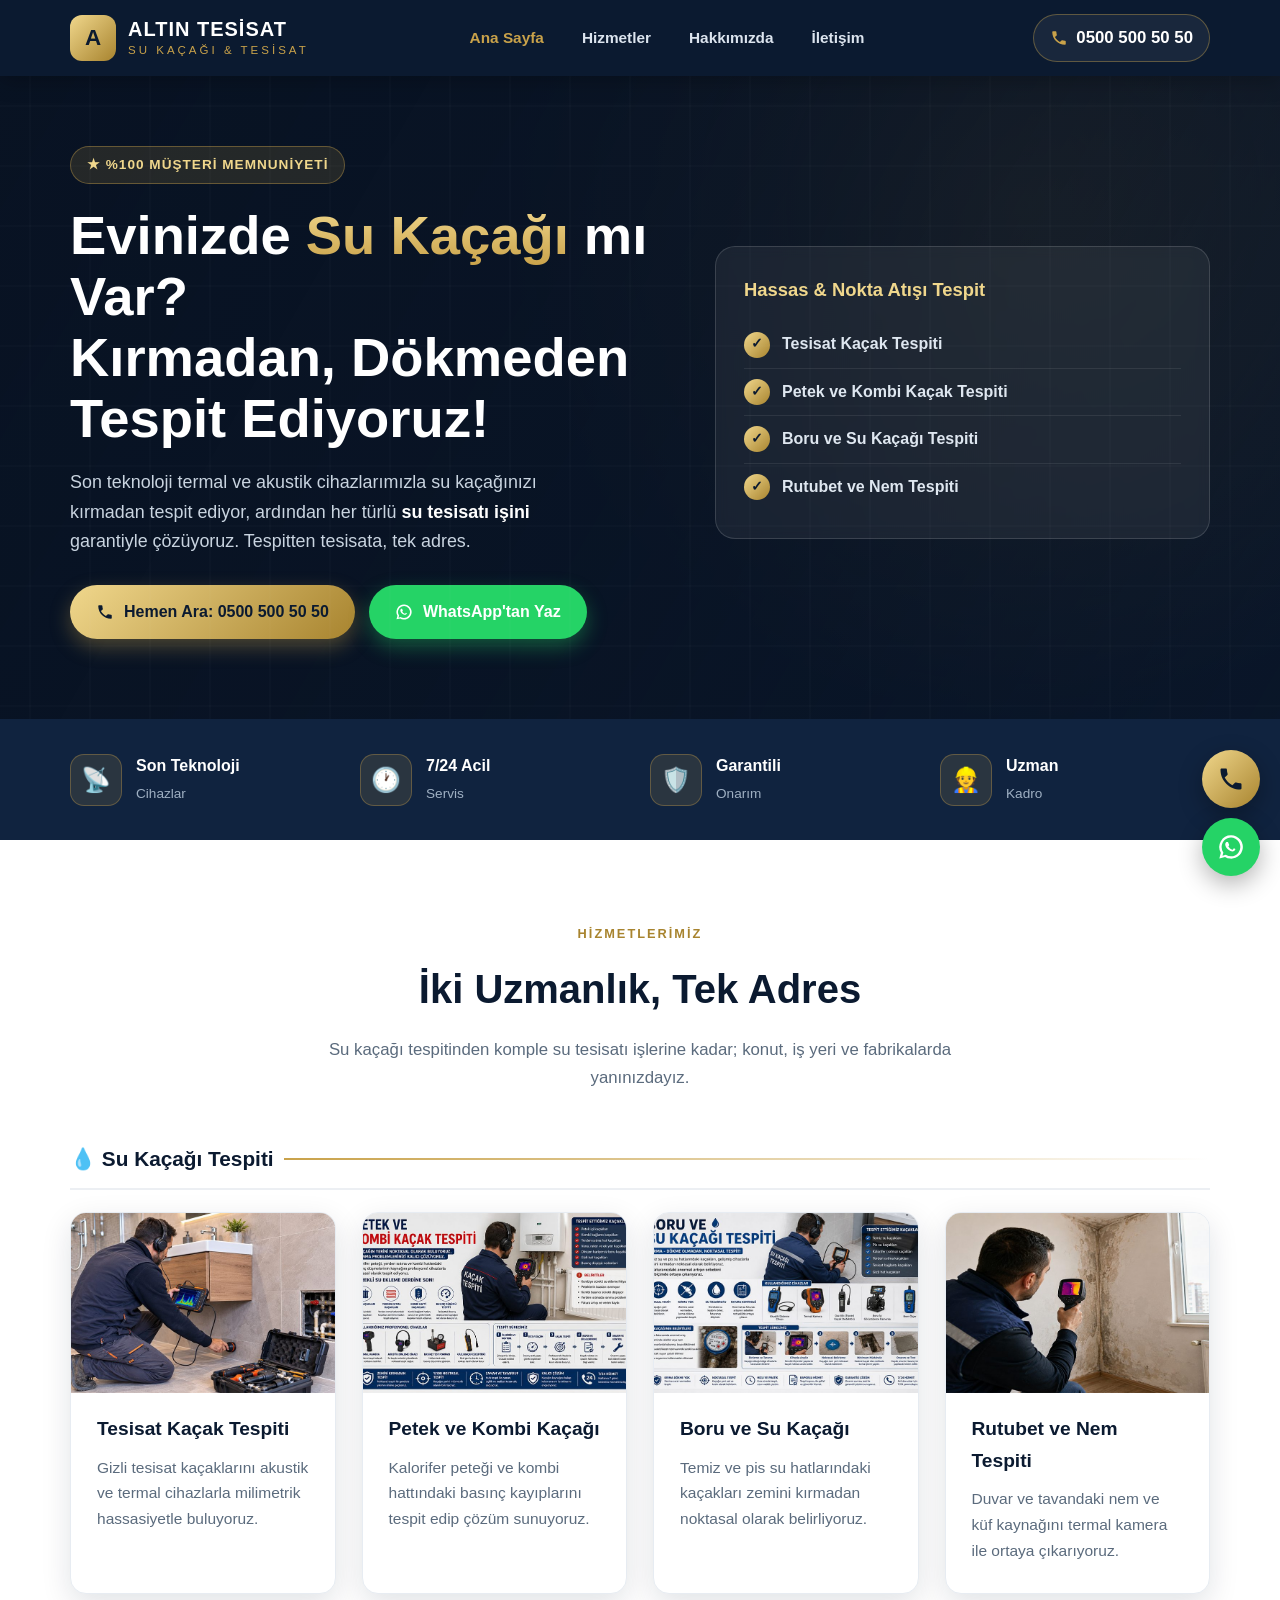
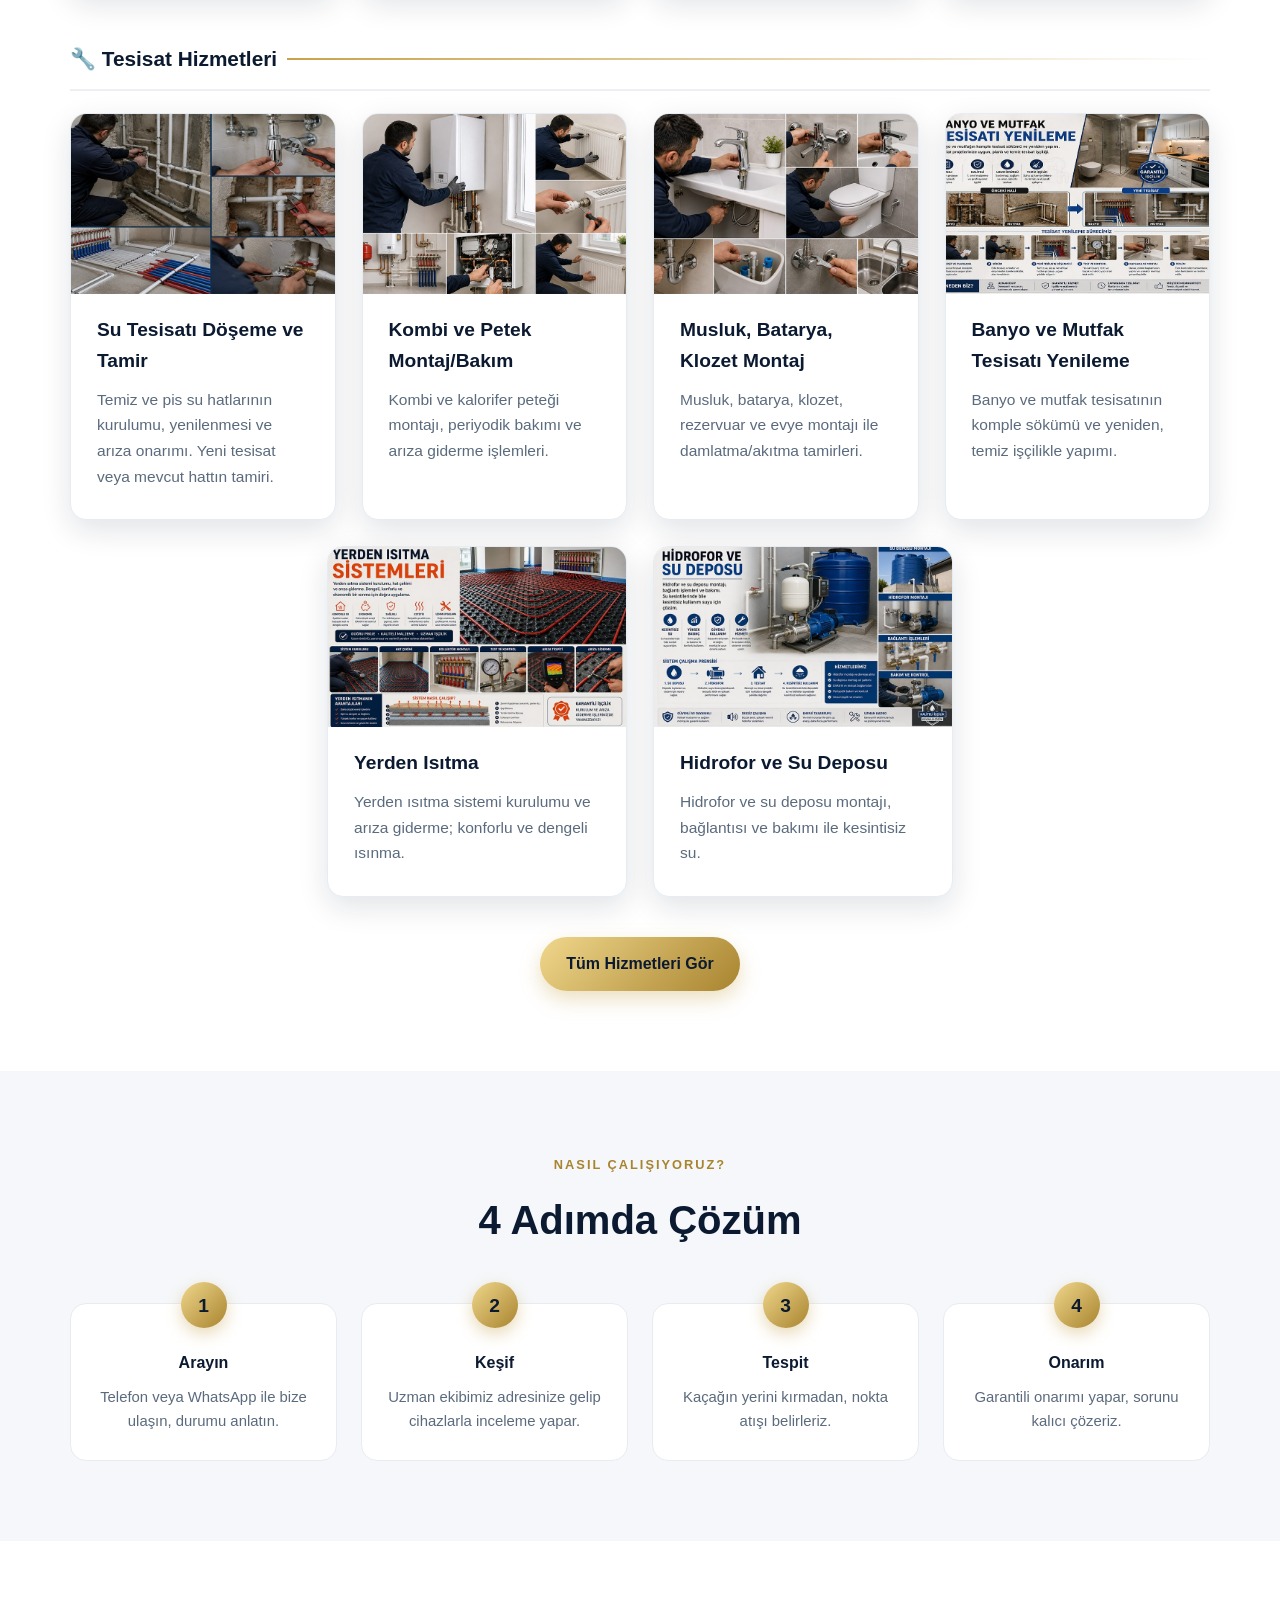
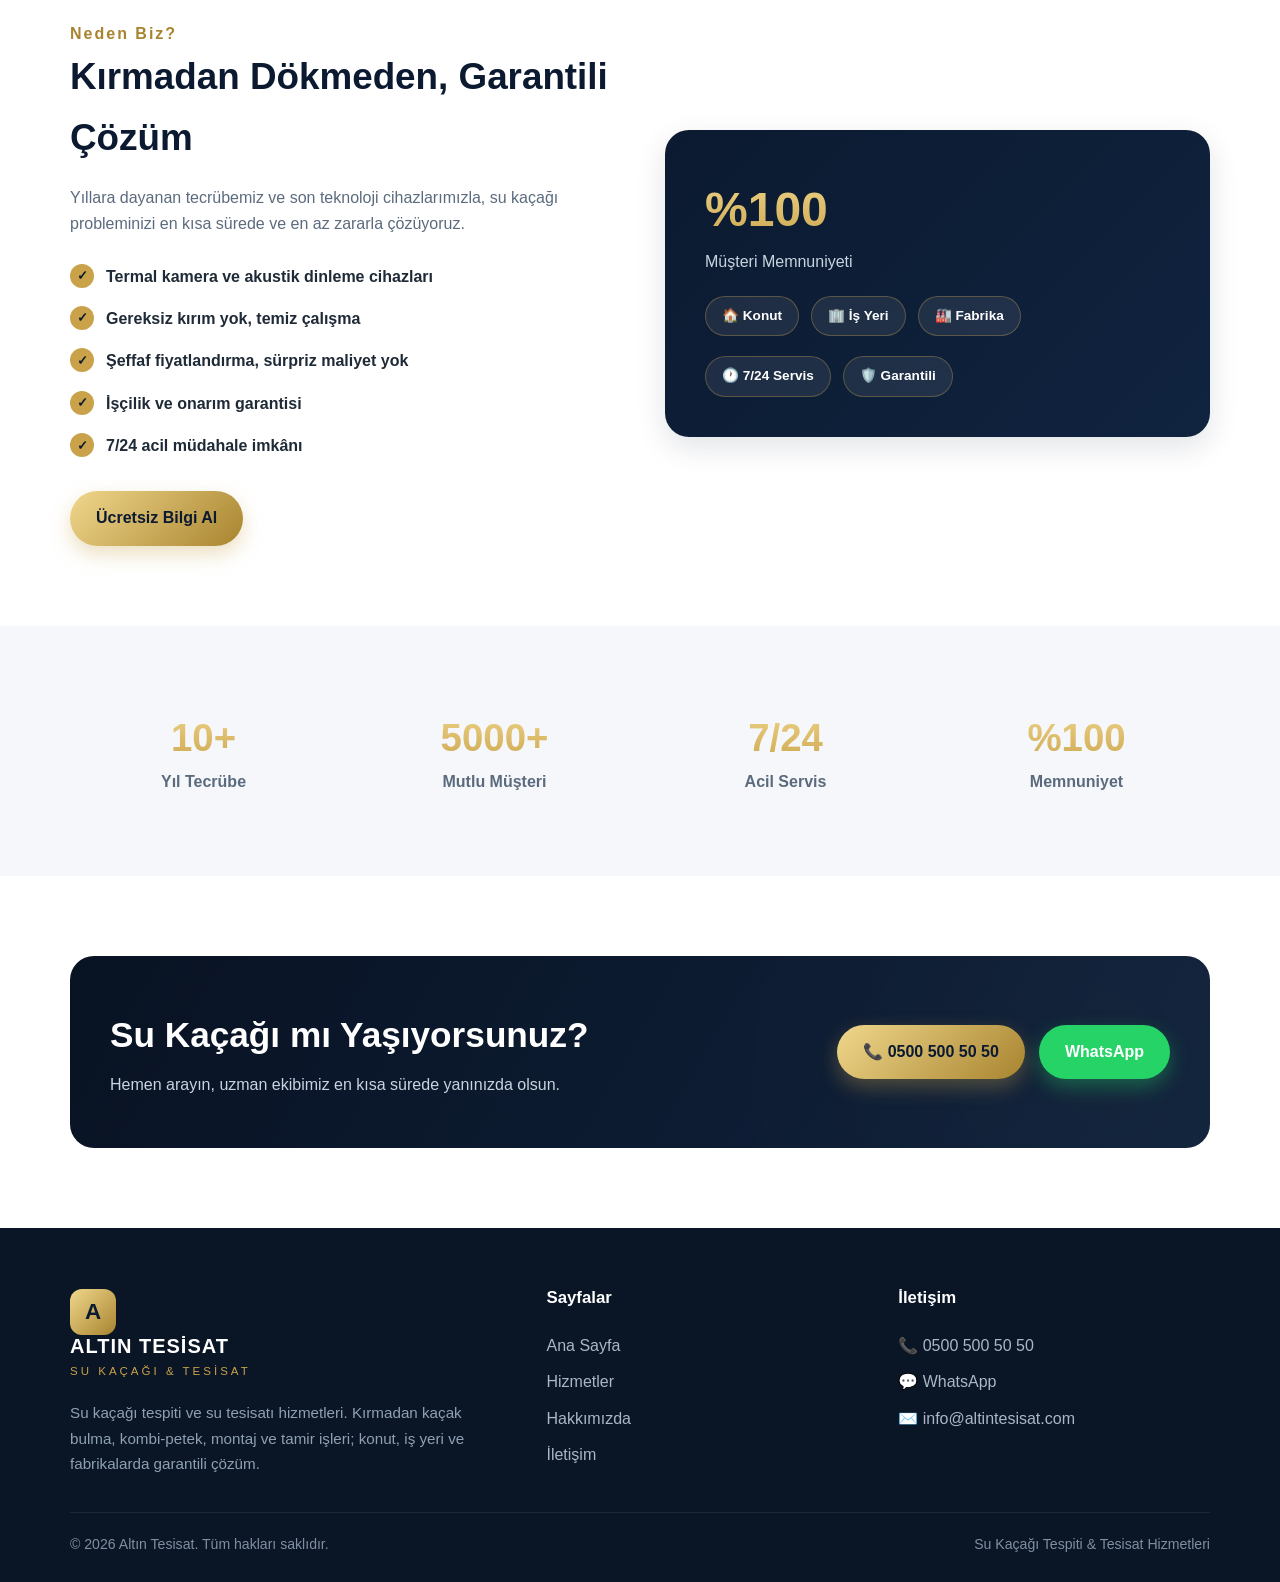
==== commit 85bba7f6: "Eksik gorsel eklendi: petek-kombi-kacak (12/12 tamam)" ====
--- a/index.html
+++ b/index.html
@@ -92,6 +92,7 @@
           <p>Gizli tesisat kaçaklarını akustik ve termal cihazlarla milimetrik hassasiyetle buluyoruz.</p>
         </div>
         <div class="card">
+          <div class="card-img"><img src="img/petek-kombi-kacak.jpg" alt="Petek ve Kombi Kaçağı" loading="lazy"></div>
           <div class="ico">🔥</div>
           <h3>Petek ve Kombi Kaçağı</h3>
           <p>Kalorifer peteği ve kombi hattındaki basınç kayıplarını tespit edip çözüm sunuyoruz.</p>
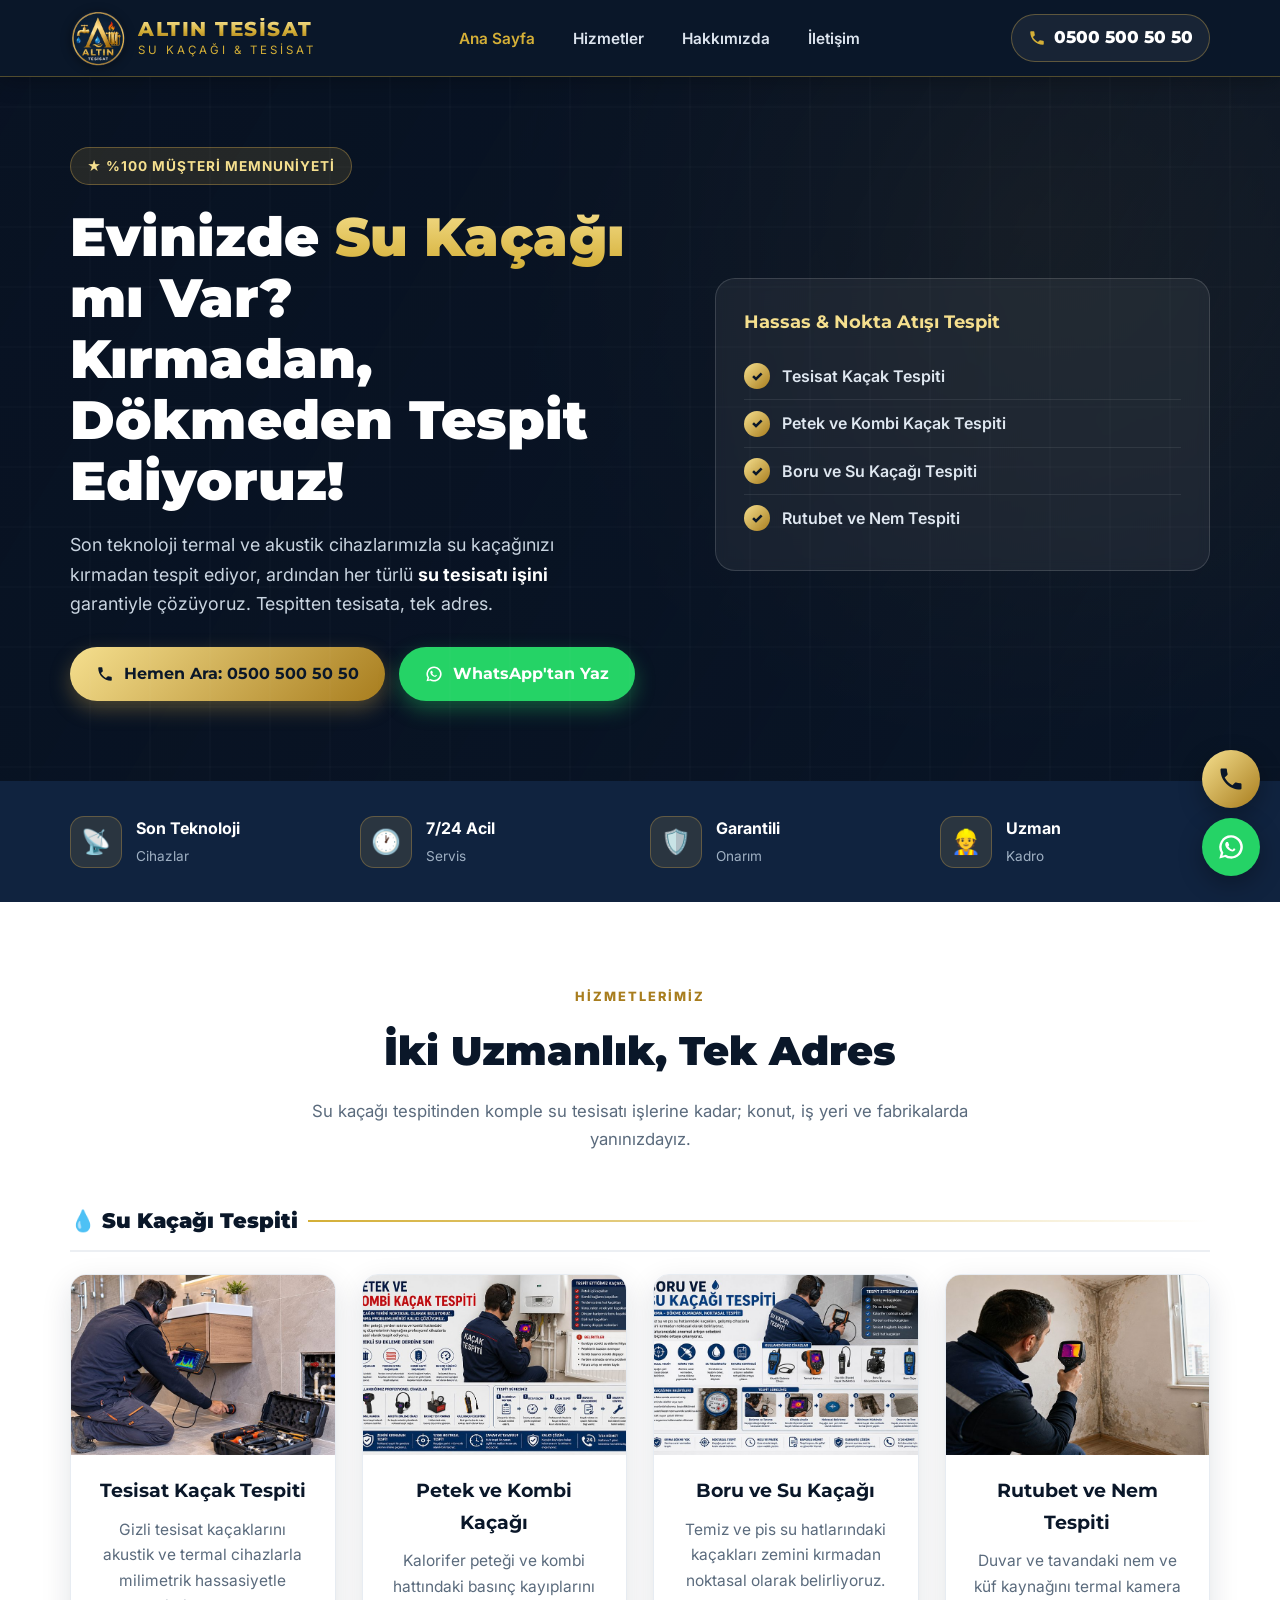
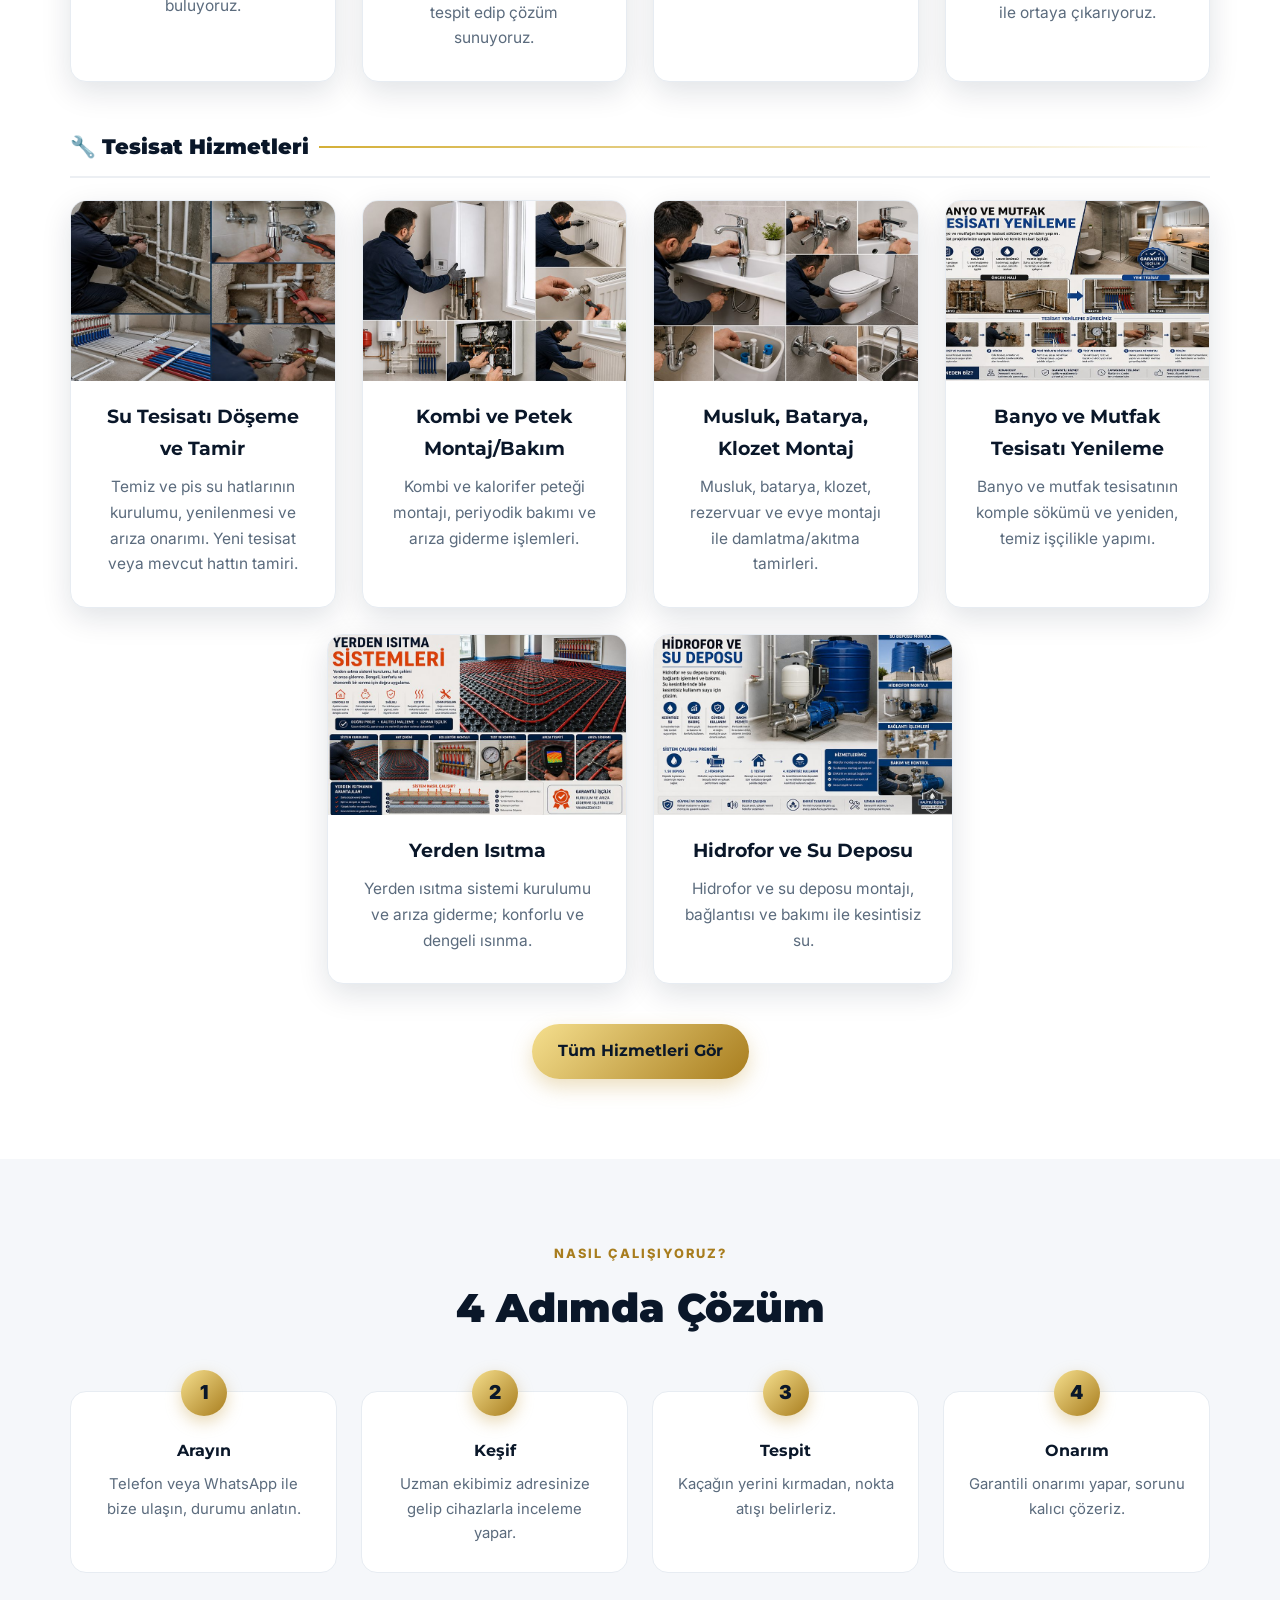
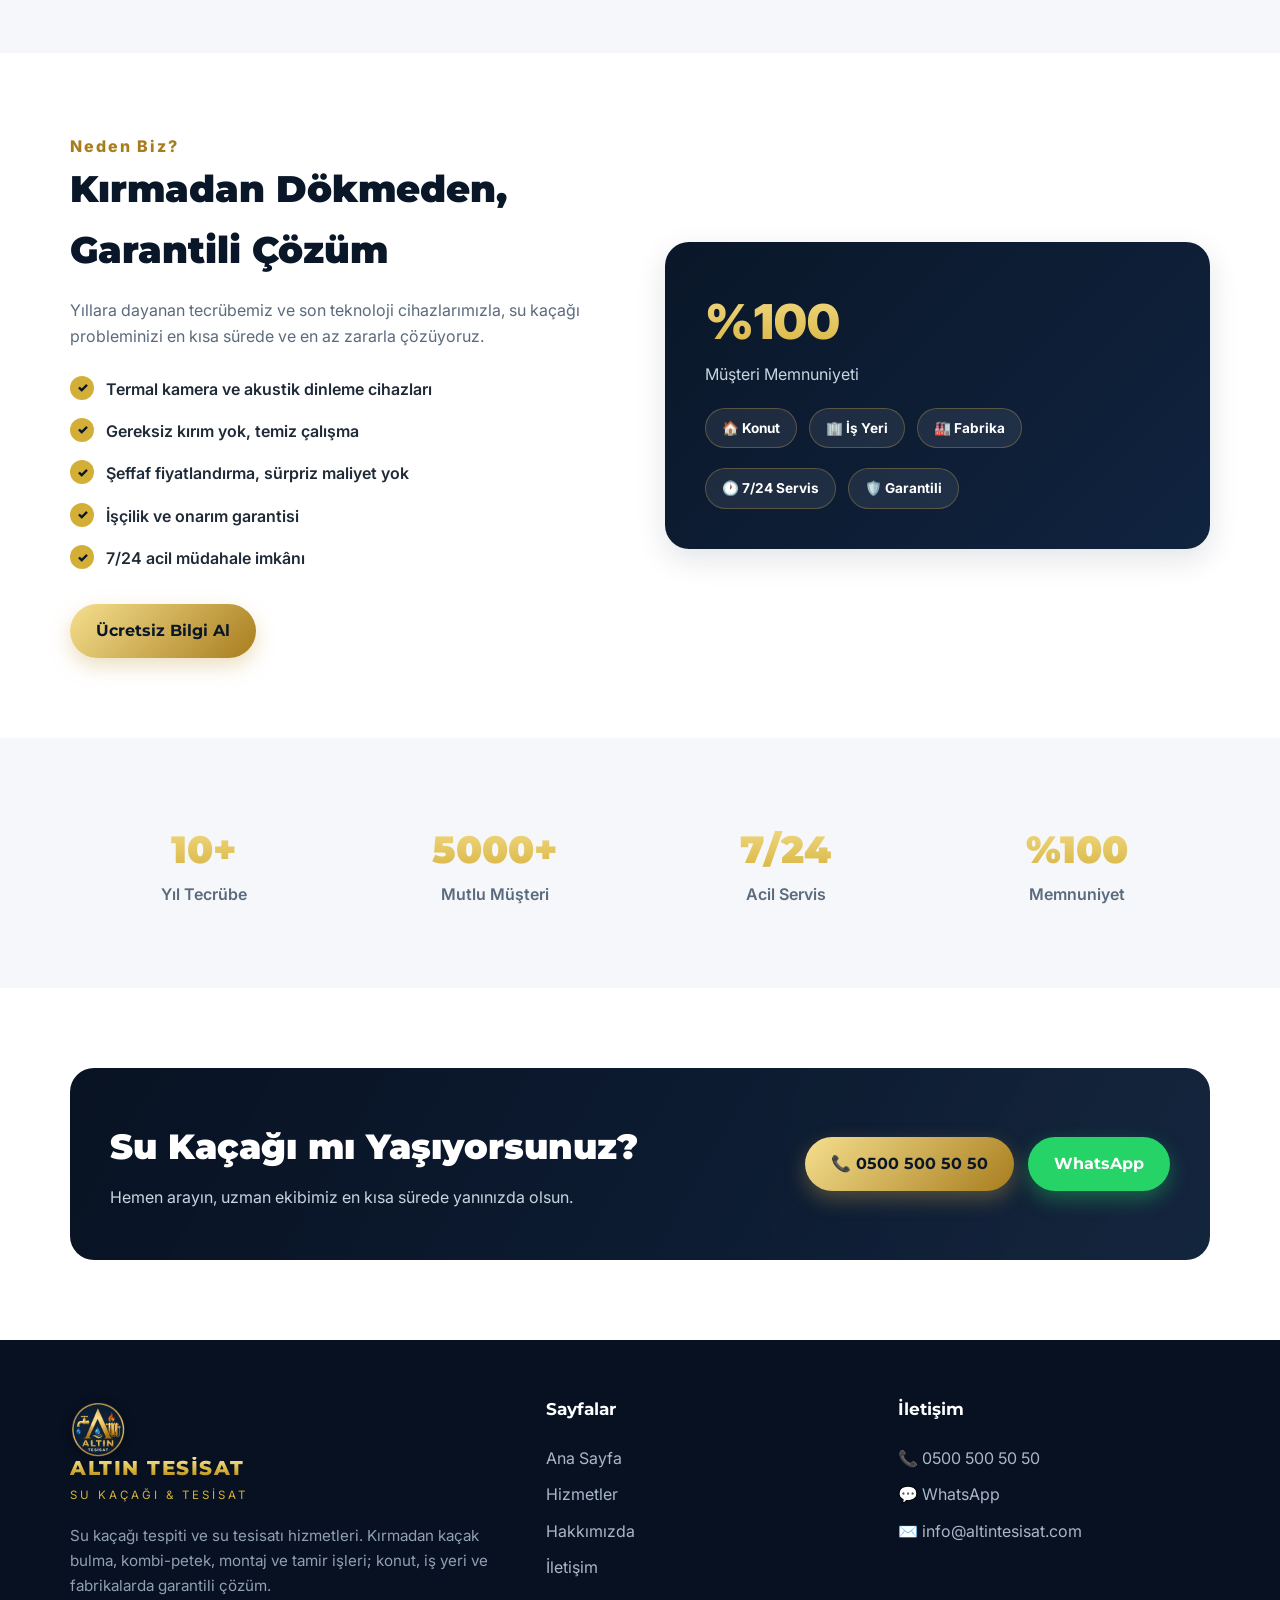
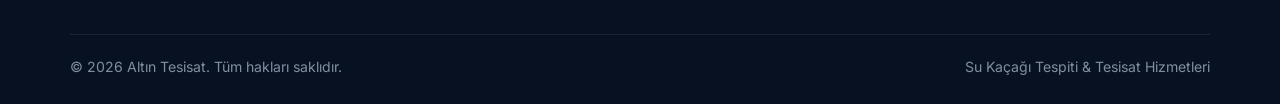
==== commit e33104bc: "Yuvarlak logo, altin tema, premium fontlar, kart yazilari ortalandi" ====
--- a/index.html
+++ b/index.html
@@ -5,6 +5,9 @@
   <meta name="viewport" content="width=device-width, initial-scale=1.0" />
   <title>Altın Tesisat | Su Kaçağı Tespiti Uzmanı</title>
   <meta name="description" content="Su kaçağı tespiti ve su tesisatı hizmetleri. Kırmadan kaçak bulma, kombi-petek, musluk-klozet montaj, banyo-mutfak tesisatı, yerden ısıtma. 7/24 acil servis. Altın Tesisat." />
+  <link rel="preconnect" href="https://fonts.googleapis.com">
+  <link rel="preconnect" href="https://fonts.gstatic.com" crossorigin>
+  <link href="https://fonts.googleapis.com/css2?family=Inter:wght@400;500;600;700&family=Montserrat:wght@600;700;800;900&display=swap" rel="stylesheet">
   <link rel="stylesheet" href="css/style.css" />
 </head>
 <body>
@@ -13,7 +16,7 @@
   <header class="header">
     <div class="container nav">
       <a href="index.html" class="brand">
-        <span class="brand-badge">A</span>
+        <img src="img/logo.png" class="brand-logo" alt="Altın Tesisat logosu">
         <span class="brand-name"><b>ALTIN TESİSAT</b><span>SU KAÇAĞI & TESİSAT</span></span>
       </a>
       <nav>
@@ -239,7 +242,7 @@
       <div class="footer-grid">
         <div>
           <a href="index.html" class="brand">
-            <span class="brand-badge">A</span>
+            <img src="img/logo.png" class="brand-logo" alt="Altın Tesisat logosu">
             <span class="brand-name"><b>ALTIN TESİSAT</b><span>SU KAÇAĞI & TESİSAT</span></span>
           </a>
           <p class="desc">Su kaçağı tespiti ve su tesisatı hizmetleri. Kırmadan kaçak bulma, kombi-petek, montaj ve tamir işleri; konut, iş yeri ve fabrikalarda garantili çözüm.</p>
--- a/css/style.css
+++ b/css/style.css
@@ -1,11 +1,11 @@
 /* ===== Altın Tesisat - Ortak Stiller ===== */
 :root {
-  --navy: #0b1a30;
+  --navy: #0a1729;
   --navy-2: #10233f;
-  --navy-3: #0a1526;
-  --gold: #c9a24a;
-  --gold-light: #f0d78c;
-  --gold-dark: #a8842f;
+  --navy-3: #081121;
+  --gold: #d4af37;
+  --gold-light: #f5df8e;
+  --gold-dark: #a87d1e;
   --text: #1f2a37;
   --muted: #5b6b7d;
   --white: #ffffff;
@@ -21,12 +21,16 @@
 html { scroll-behavior: smooth; }
 
 body {
-  font-family: "Segoe UI", "Helvetica Neue", Arial, sans-serif;
+  font-family: "Inter", "Segoe UI", "Helvetica Neue", Arial, sans-serif;
   color: var(--text);
   line-height: 1.65;
   background: var(--white);
   -webkit-font-smoothing: antialiased;
   overflow-x: hidden;
+}
+
+h1, h2, h3, h4, .brand-name b, .btn, .nav-phone, .stat b {
+  font-family: "Montserrat", "Segoe UI", sans-serif;
 }
 
 a { text-decoration: none; color: inherit; }
@@ -85,6 +89,7 @@
   z-index: 100;
   background: var(--navy);
   box-shadow: 0 4px 20px rgba(0,0,0,.25);
+  border-bottom: 1px solid rgba(212,175,55,.35);
 }
 .nav {
   display: flex;
@@ -93,6 +98,13 @@
   height: 76px;
 }
 .brand { display: flex; align-items: center; gap: 12px; }
+.brand-logo {
+  width: 56px; height: 56px;
+  border-radius: 50%;
+  object-fit: cover;
+  flex: 0 0 auto;
+  box-shadow: 0 2px 10px rgba(0,0,0,.35);
+}
 .brand-badge {
   width: 46px; height: 46px;
   border-radius: 12px;
@@ -103,7 +115,12 @@
   font-size: 1.4rem;
 }
 .brand-name { color: #fff; line-height: 1.1; }
-.brand-name b { font-size: 1.25rem; letter-spacing: 1px; display: block; }
+.brand-name b {
+  font-size: 1.28rem; letter-spacing: 1.5px; display: block; font-weight: 800;
+  background: linear-gradient(180deg, var(--gold-light) 10%, var(--gold) 60%, var(--gold-dark));
+  -webkit-background-clip: text; background-clip: text;
+  -webkit-text-fill-color: transparent;
+}
 .brand-name span { font-size: .72rem; letter-spacing: 3px; color: var(--gold); }
 
 .nav-links {
@@ -279,6 +296,7 @@
   padding: 30px 26px;
   box-shadow: var(--shadow);
   transition: transform .2s, box-shadow .2s, border-color .2s;
+  text-align: center;
 }
 .card:hover {
   transform: translateY(-6px);
@@ -292,7 +310,7 @@
   font-size: 1.8rem;
   background: linear-gradient(135deg, var(--navy), var(--navy-2));
   color: var(--gold-light);
-  margin-bottom: 18px;
+  margin: 0 auto 18px;
 }
 .card h3 { color: var(--navy); font-size: 1.2rem; margin-bottom: 10px; }
 .card p { color: var(--muted); font-size: .97rem; }
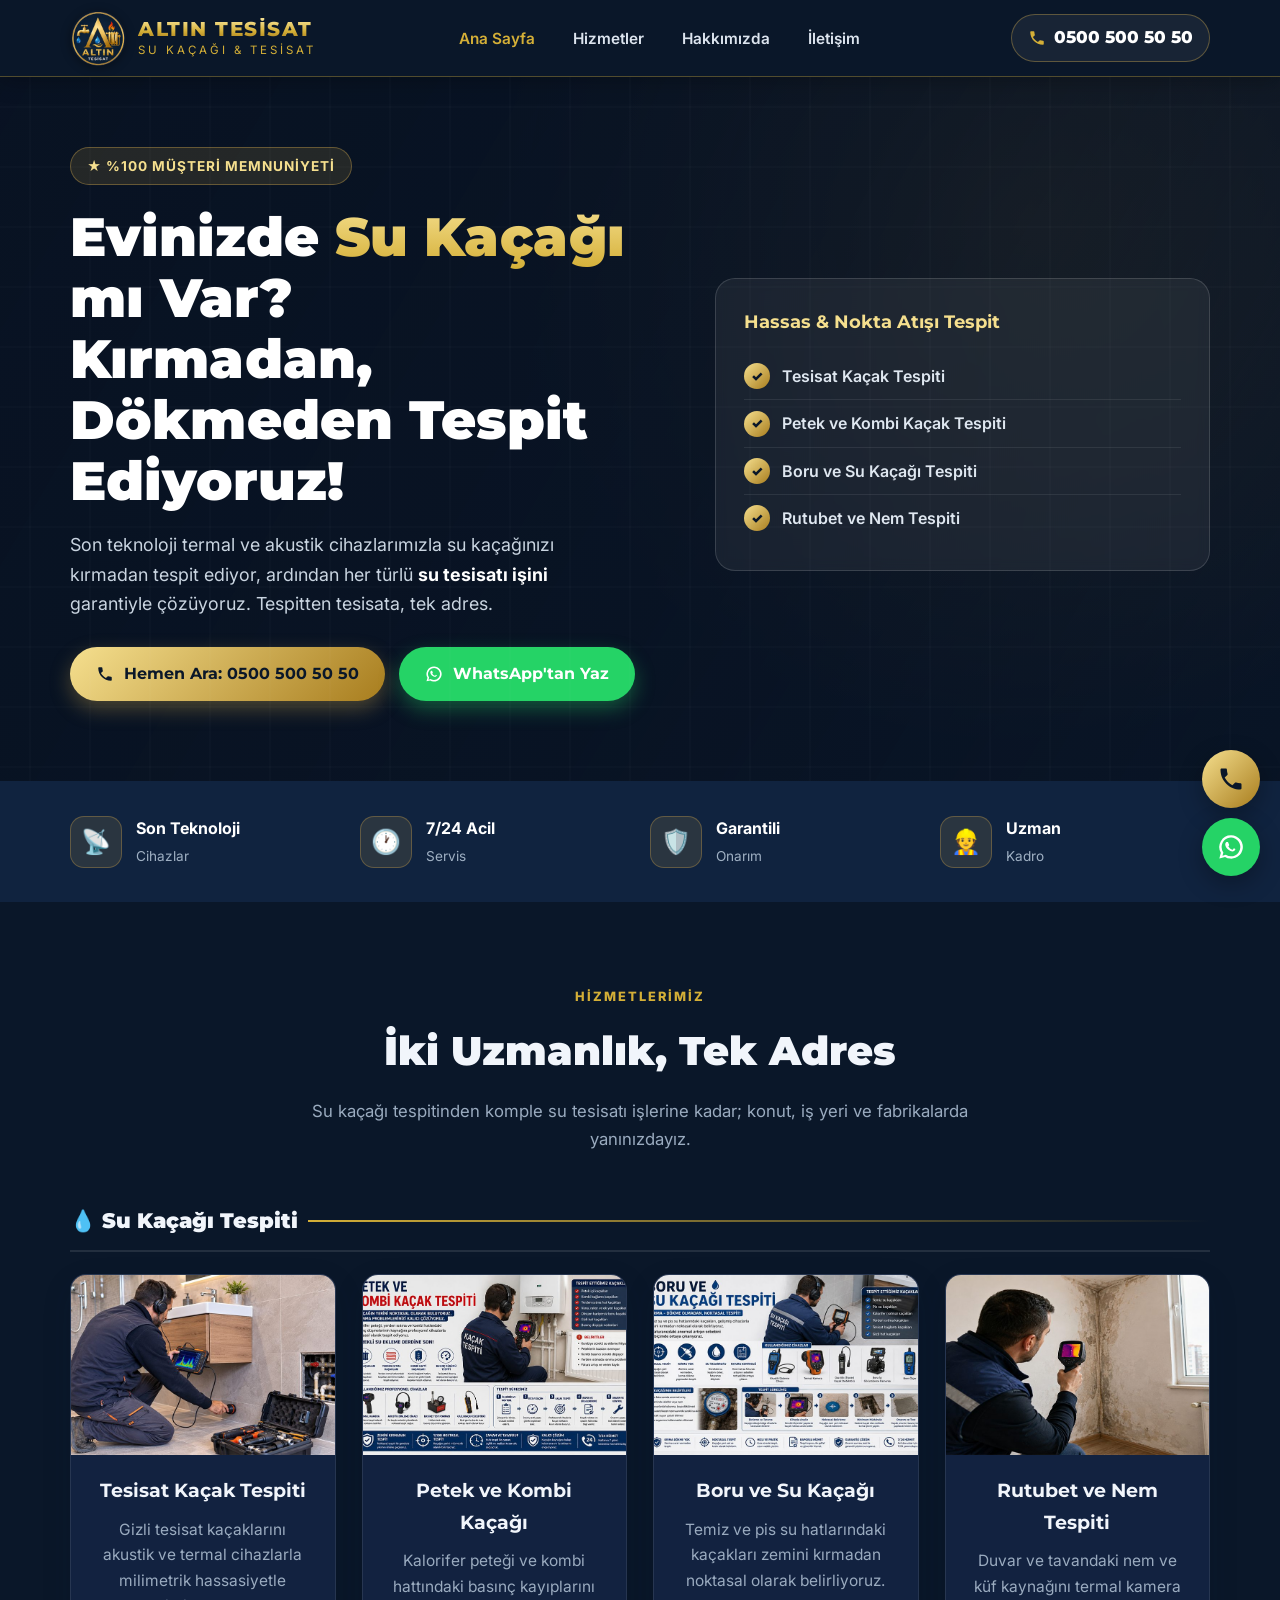
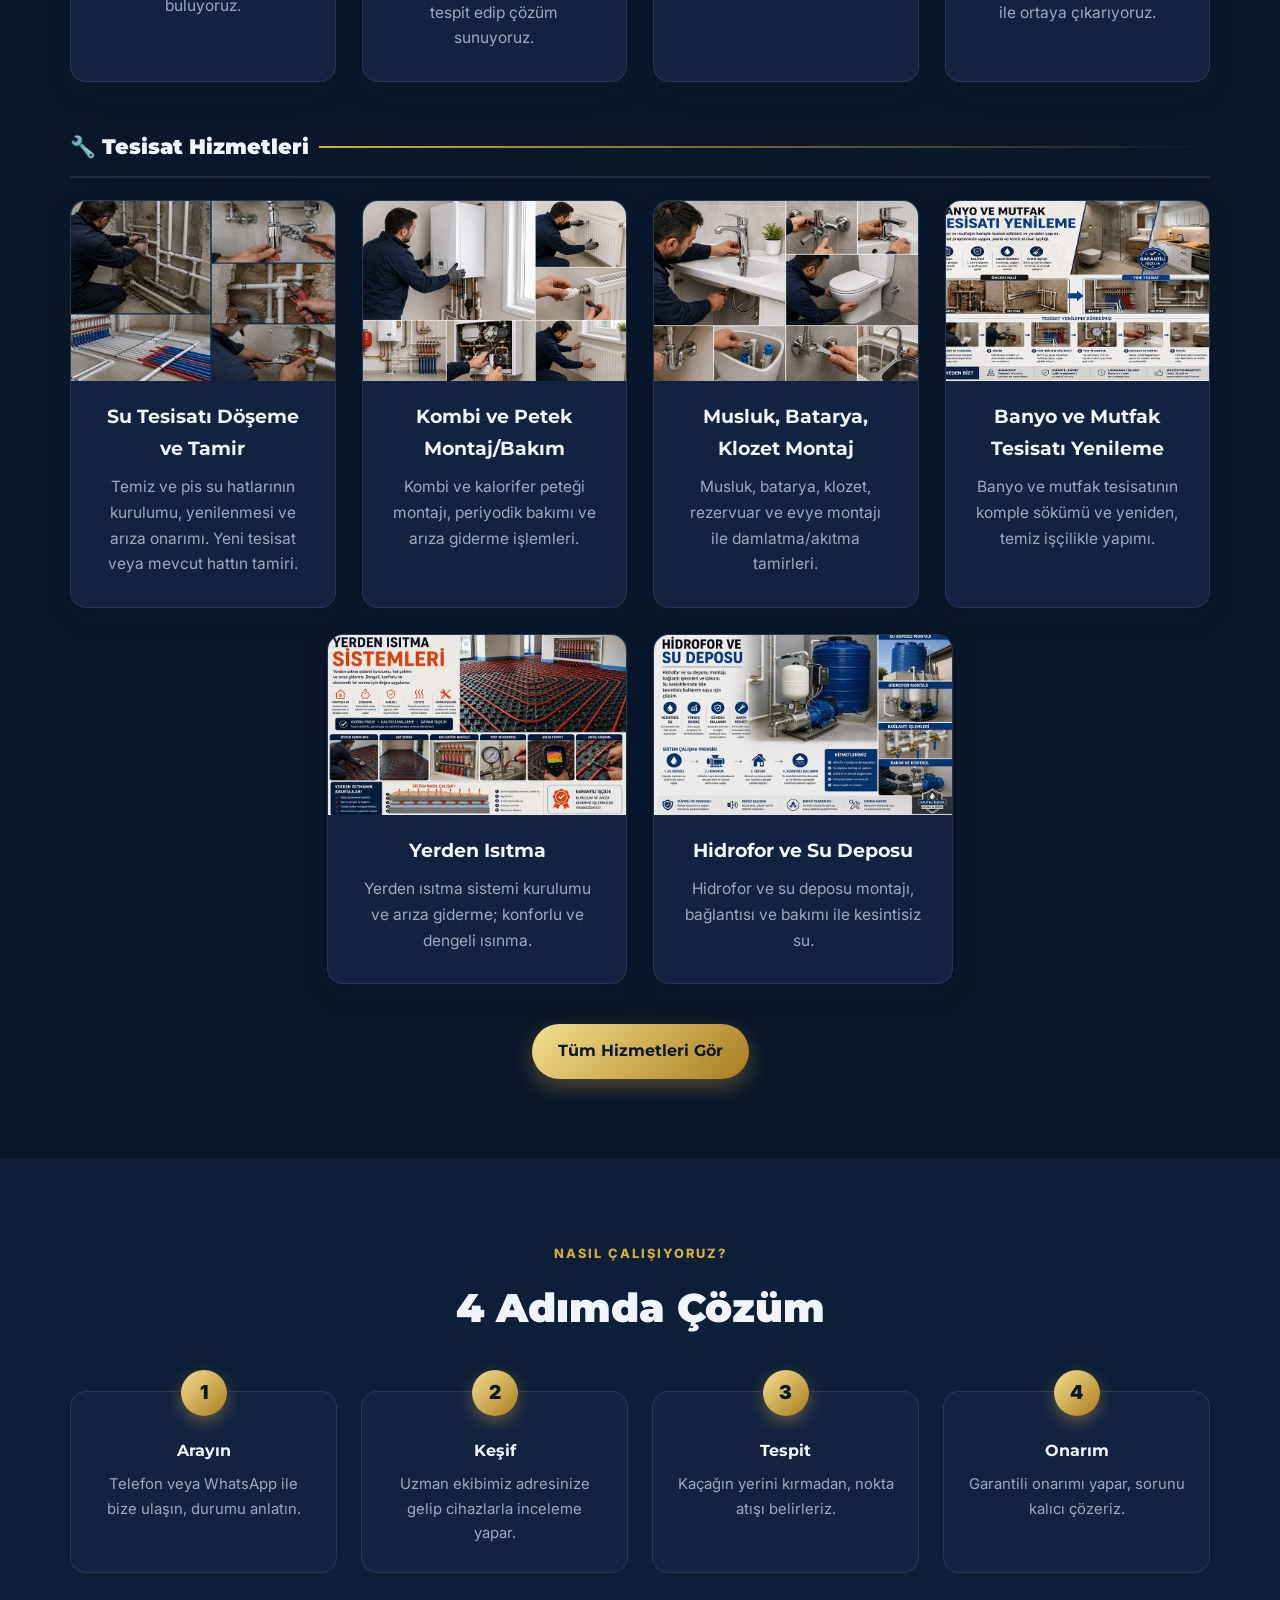
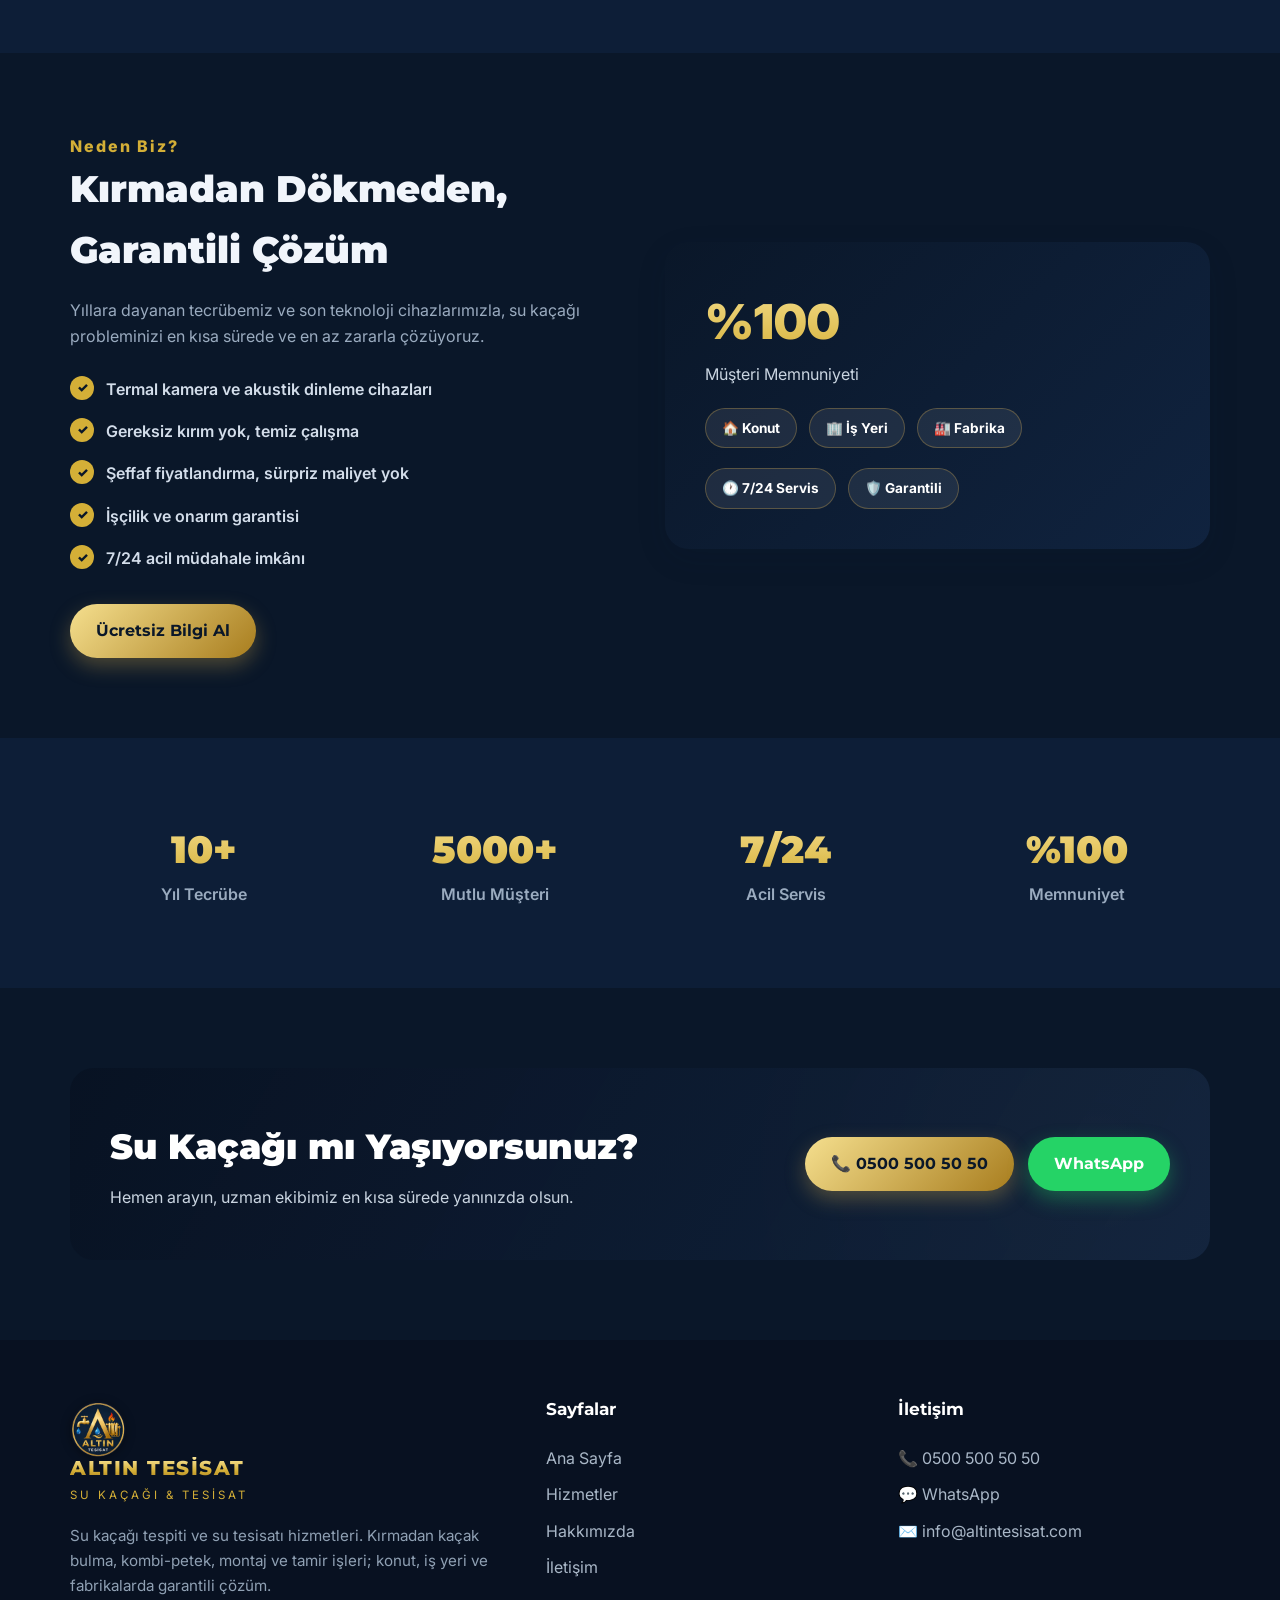
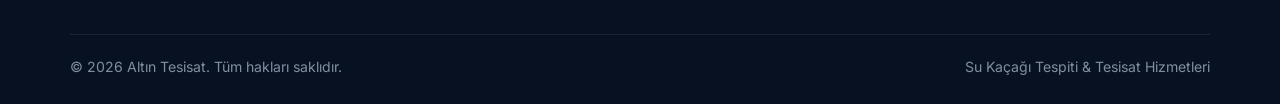
==== commit 857be2fc: "Tum site koyu temaya cevrildi (dark), kartlar/form/basliklar uyarlandi" ====
--- a/index.html
+++ b/index.html
@@ -180,7 +180,7 @@
   <section class="section">
     <div class="container two-col">
       <div>
-        <span class="eyebrow" style="color:var(--gold-dark);font-weight:800;letter-spacing:2px;">Neden Biz?</span>
+        <span class="eyebrow" style="color:var(--gold);font-weight:800;letter-spacing:2px;">Neden Biz?</span>
         <h2>Kırmadan Dökmeden, Garantili Çözüm</h2>
         <p>Yıllara dayanan tecrübemiz ve son teknoloji cihazlarımızla, su kaçağı probleminizi en kısa sürede ve en az zararla çözüyoruz.</p>
         <ul class="checklist">
--- a/css/style.css
+++ b/css/style.css
@@ -6,10 +6,14 @@
   --gold: #d4af37;
   --gold-light: #f5df8e;
   --gold-dark: #a87d1e;
-  --text: #1f2a37;
-  --muted: #5b6b7d;
+  --text: #d3ddea;
+  --muted: #9aabbf;
   --white: #ffffff;
-  --bg-soft: #f5f7fa;
+  --heading: #f1f5fb;
+  --card: #122240;
+  --card-border: rgba(255,255,255,.09);
+  --bg-soft: #0d1e37;
+  --bg-page: #0a1729;
   --wa: #25d366;
   --shadow: 0 10px 30px rgba(11, 26, 48, 0.12);
   --radius: 16px;
@@ -24,7 +28,7 @@
   font-family: "Inter", "Segoe UI", "Helvetica Neue", Arial, sans-serif;
   color: var(--text);
   line-height: 1.65;
-  background: var(--white);
+  background: var(--bg-page);
   -webkit-font-smoothing: antialiased;
   overflow-x: hidden;
 }
@@ -538,3 +542,33 @@
   .fab svg { width: 25px; height: 25px; }
   .fab-call { bottom: 84px; }
 }
+
+/* ===== KOYU TEMA (dark) ===== */
+.card, .step, .info-card, form.contact-form {
+  background: var(--card);
+  border-color: var(--card-border);
+}
+.card h3, .step h4, .section-head h2, .two-col h2,
+.group-title, .info-card b, .stat b {
+  color: var(--heading);
+}
+.eyebrow { color: var(--gold); }
+.section-head .eyebrow { color: var(--gold); }
+.group-title { border-bottom-color: rgba(255,255,255,.1); }
+.card-img { background: #0e1f38; }
+.card:hover {
+  box-shadow: 0 18px 40px rgba(0,0,0,.4);
+  border-color: var(--gold);
+}
+/* İletişim formu koyu */
+form.contact-form label { color: var(--heading); }
+form.contact-form input,
+form.contact-form textarea {
+  background: rgba(255,255,255,.05);
+  border-color: rgba(255,255,255,.16);
+  color: #eef2f8;
+}
+form.contact-form input::placeholder,
+form.contact-form textarea::placeholder { color: #7f8fa1; }
+form.contact-form input:focus,
+form.contact-form textarea:focus { outline: 2px solid var(--gold); border-color: var(--gold); }
